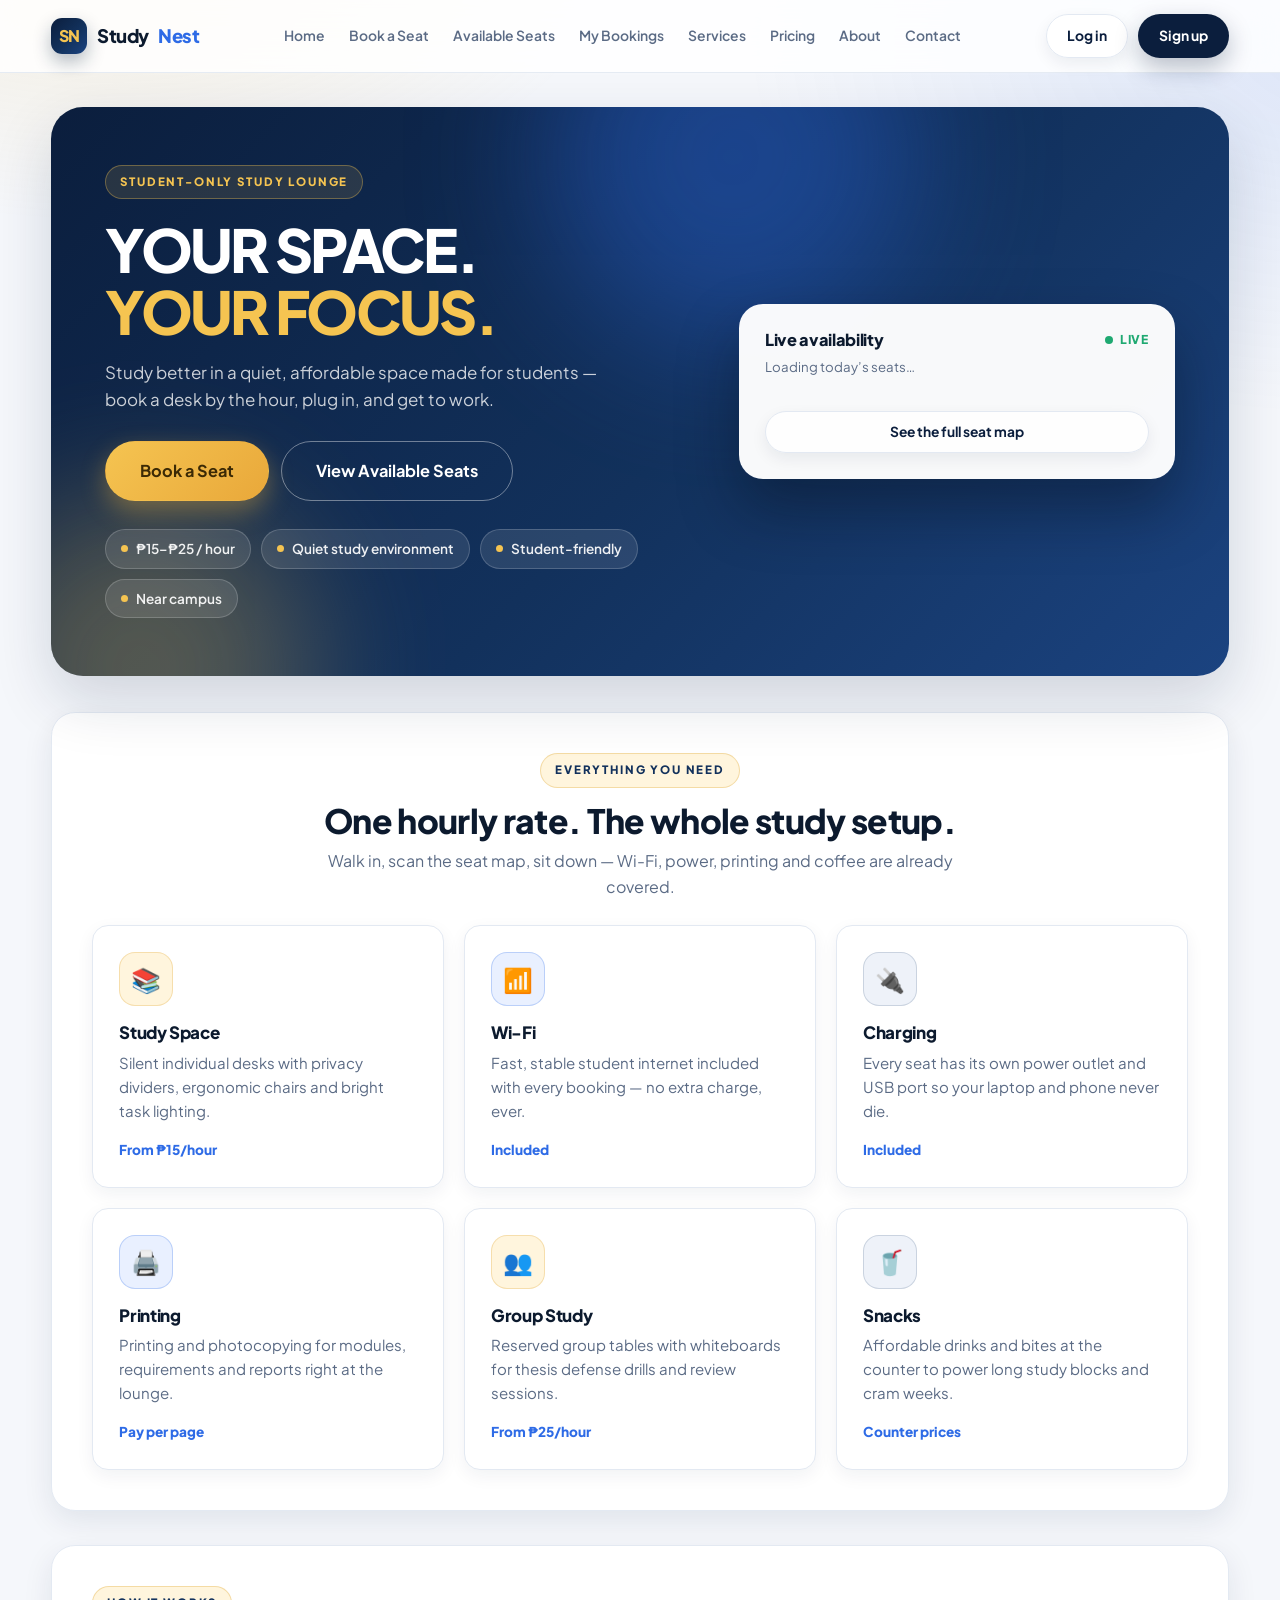
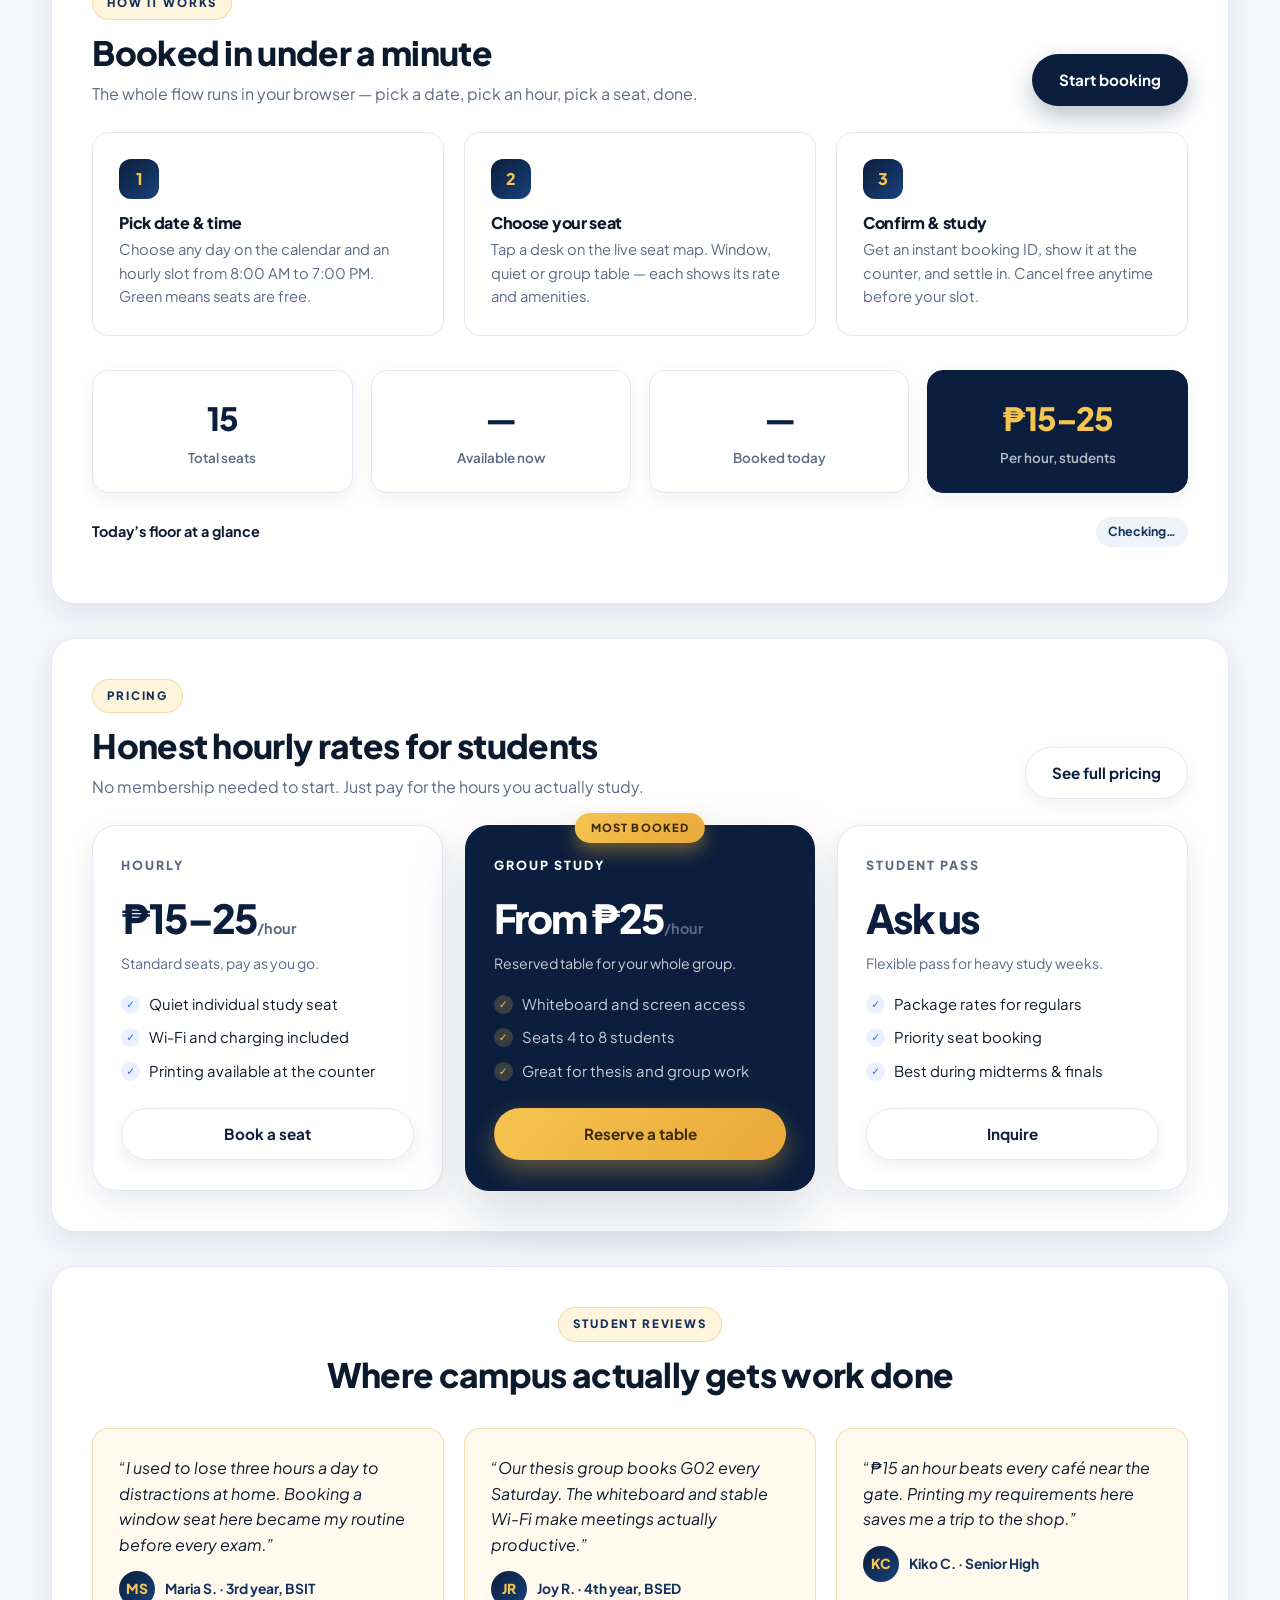
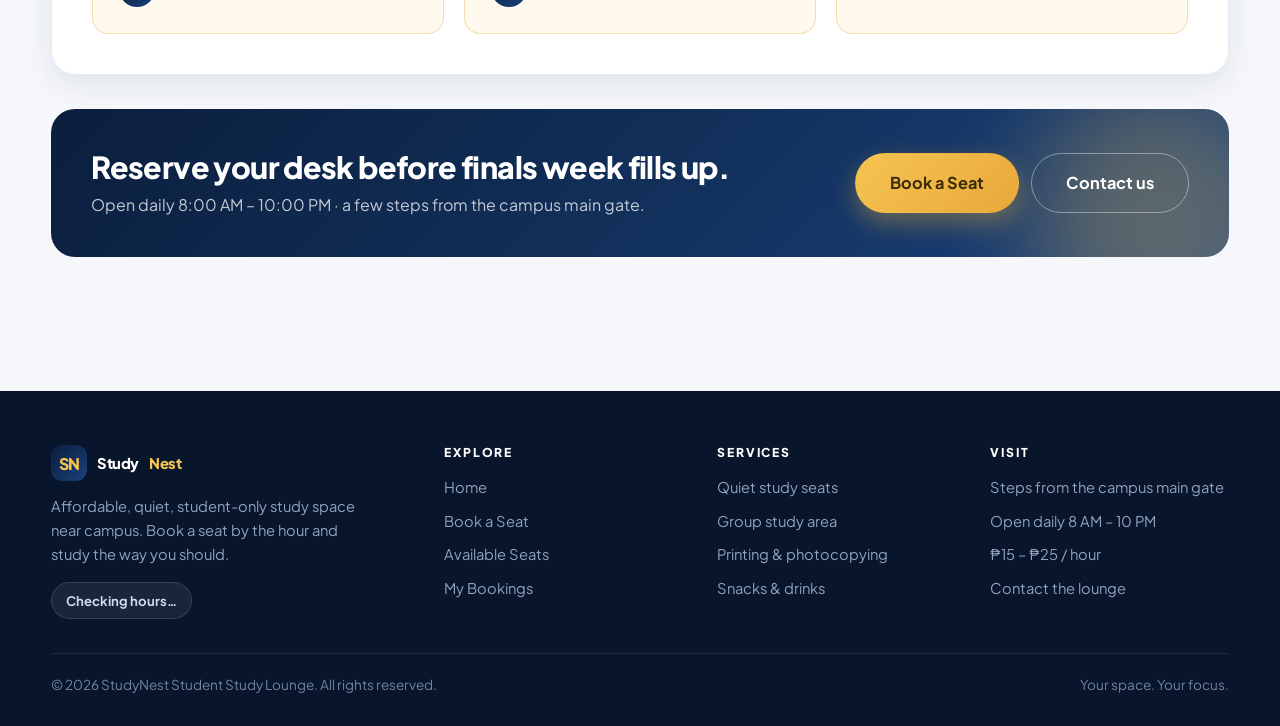
==== pages/public/index.html @ 3d324656 "Initial commit: public pages" ====
<!DOCTYPE html>
<html lang="en">
<head>
  <meta charset="UTF-8" />
  <meta name="viewport" content="width=device-width, initial-scale=1.0" />
  <title>StudyNest — Your Space. Your Focus. | Student Study Lounge Booking</title>
  <meta name="description" content="StudyNest is an affordable, student-only study lounge near campus. Book quiet study seats and group study spaces by the hour from ₱15–₱25. Wi-Fi, printing, charging and snacks included." />
  <link rel="icon" href="data:image/svg+xml,%3Csvg xmlns='http://www.w3.org/2000/svg' viewBox='0 0 64 64'%3E%3Crect width='64' height='64' rx='16' fill='%230b1e3d'/%3E%3Ctext x='32' y='42' font-family='Arial' font-size='26' font-weight='bold' fill='%23f5c451' text-anchor='middle'%3ESN%3C/text%3E%3C/svg%3E" />
  <link rel="preconnect" href="https://fonts.googleapis.com" />
  <link rel="preconnect" href="https://fonts.gstatic.com" crossorigin />
  <link href="https://fonts.googleapis.com/css2?family=Plus+Jakarta+Sans:wght@400;500;600;700;800&display=swap" rel="stylesheet" />
  <link rel="stylesheet" href="../../css/style.css" />
  <link rel="stylesheet" href="https://pyscript.net/releases/2026.7.3/core.css" />
  <script type="module" src="https://pyscript.net/releases/2026.7.3/core.js"></script>
</head>
<body data-page="home">

  <nav class="nav">
    <div class="container nav-inner">
      <a href="../public/index.html" class="brand"><span class="brand-mark">SN</span>Study<span class="accent">Nest</span></a>

      <ul class="nav-links" id="nav-links">
        <li><a href="../public/index.html" data-nav="home">Home</a></li>
        <li><a href="../booking/booking.html" data-nav="book">Book a Seat</a></li>
        <li><a href="../booking/seats.html" data-nav="seats">Available Seats</a></li>
        <li><a href="../booking/my-bookings.html" data-nav="my-bookings">My Bookings</a></li>
        <li><a href="../public/services.html" data-nav="services">Services</a></li>
        <li><a href="../public/pricing.html" data-nav="pricing">Pricing</a></li>
        <li><a href="../public/about.html" data-nav="about">About</a></li>
        <li><a href="../public/contact.html" data-nav="contact">Contact</a></li>
        <li class="mobile-cta"><a href="../auth/login.html" data-nav="login">Login / Sign Up</a></li>
      </ul>

      <div class="nav-actions" id="nav-auth">
        <a href="../auth/login.html" class="btn btn-ghost btn-sm">Log in</a>
        <a href="../auth/register.html" class="btn btn-primary btn-sm">Sign up</a>
      </div>

      <button class="nav-toggle" id="nav-toggle" type="button" aria-label="Toggle navigation" aria-expanded="false">
        <span></span><span></span><span></span>
      </button>
    </div>
  </nav>

  <header class="hero">
    <div class="container">
      <div class="hero-panel">
        <div class="hero-copy">
          <span class="eyebrow on-dark">Student-only study lounge</span>
          <h1>Your Space.<br /><span class="accent">Your Focus.</span></h1>
          <p class="hero-sub">Study better in a quiet, affordable space made for students &mdash; book a desk by the hour, plug in, and get to work.</p>

          <div class="hero-actions">
            <a href="../booking/booking.html" class="btn btn-amber btn-lg">Book a Seat</a>
            <a href="../booking/seats.html" class="btn btn-outline-light btn-lg">View Available Seats</a>
          </div>

          <div class="hero-facts">
            <span class="fact"><span class="dot"></span>&#8369;15&ndash;&#8369;25 / hour</span>
            <span class="fact"><span class="dot"></span>Quiet study environment</span>
            <span class="fact"><span class="dot"></span>Student-friendly</span>
            <span class="fact"><span class="dot"></span>Near campus</span>
          </div>
        </div>

        <aside class="hero-aside">
          <div class="hero-card">
            <div class="hero-card-head">
              <h3>Live availability</h3>
              <span class="badge-live"><span class="pulse"></span>Live</span>
            </div>
            <p class="sub" id="hero-slot-label">Loading today&rsquo;s seats&hellip;</p>
            <div id="hero-live" aria-live="polite"></div>
            <a href="../booking/seats.html" class="btn btn-ghost btn-block btn-sm mt-2">See the full seat map</a>
          </div>
        </aside>
      </div>
    </div>
  </header>

  <main class="container">

    <section class="section">
      <div class="section-card">
        <div class="section-head center">
          <div class="lead">
            <span class="eyebrow">Everything you need</span>
            <h2>One hourly rate. The whole study setup.</h2>
            <p>Walk in, scan the seat map, sit down &mdash; Wi-Fi, power, printing and coffee are already covered.</p>
          </div>
        </div>

        <div class="grid grid-3">
          <article class="card hoverable service-card">
            <div class="icon-tile">📚</div>
            <h3>Study Space</h3>
            <p>Silent individual desks with privacy dividers, ergonomic chairs and bright task lighting.</p>
            <div class="price">From ₱15/hour</div>
          </article>
          <article class="card hoverable service-card">
            <div class="icon-tile blue">📶</div>
            <h3>Wi-Fi</h3>
            <p>Fast, stable student internet included with every booking &mdash; no extra charge, ever.</p>
            <div class="price">Included</div>
          </article>
          <article class="card hoverable service-card">
            <div class="icon-tile navy">🔌</div>
            <h3>Charging</h3>
            <p>Every seat has its own power outlet and USB port so your laptop and phone never die.</p>
            <div class="price">Included</div>
          </article>
          <article class="card hoverable service-card">
            <div class="icon-tile blue">🖨️</div>
            <h3>Printing</h3>
            <p>Printing and photocopying for modules, requirements and reports right at the lounge.</p>
            <div class="price">Pay per page</div>
          </article>
          <article class="card hoverable service-card">
            <div class="icon-tile">👥</div>
            <h3>Group Study</h3>
            <p>Reserved group tables with whiteboards for thesis defense drills and review sessions.</p>
            <div class="price">From ₱25/hour</div>
          </article>
          <article class="card hoverable service-card">
            <div class="icon-tile navy">🥤</div>
            <h3>Snacks</h3>
            <p>Affordable drinks and bites at the counter to power long study blocks and cram weeks.</p>
            <div class="price">Counter prices</div>
          </article>
        </div>
      </div>
    </section>

    <section class="section">
      <div class="section-card">
        <div class="section-head">
          <div class="lead">
            <span class="eyebrow">How it works</span>
            <h2>Booked in under a minute</h2>
            <p>The whole flow runs in your browser &mdash; pick a date, pick an hour, pick a seat, done.</p>
          </div>
          <a href="../booking/booking.html" class="btn btn-primary">Start booking</a>
        </div>

        <div class="steps">
          <div class="step">
            <span class="num">1</span>
            <h3>Pick date &amp; time</h3>
            <p>Choose any day on the calendar and an hourly slot from 8:00 AM to 7:00 PM. Green means seats are free.</p>
          </div>
          <div class="step">
            <span class="num">2</span>
            <h3>Choose your seat</h3>
            <p>Tap a desk on the live seat map. Window, quiet or group table &mdash; each shows its rate and amenities.</p>
          </div>
          <div class="step">
            <span class="num">3</span>
            <h3>Confirm &amp; study</h3>
            <p>Get an instant booking ID, show it at the counter, and settle in. Cancel free anytime before your slot.</p>
          </div>
        </div>

        <div class="stat-grid mt-4" id="home-stats">
          <div class="stat-card"><span class="value" id="stat-total">15</span><span class="label">Total seats</span></div>
          <div class="stat-card"><span class="value" id="stat-available">&mdash;</span><span class="label">Available now</span></div>
          <div class="stat-card"><span class="value" id="stat-booked">&mdash;</span><span class="label">Booked today</span></div>
          <div class="stat-card accent"><span class="value">₱15&ndash;25</span><span class="label">Per hour, students</span></div>
        </div>

        <div class="mt-3">
          <div class="row between mb-2">
            <strong style="font-size:.9rem;">Today&rsquo;s floor at a glance</strong>
            <span class="pill navy" id="home-floor-label">Checking&hellip;</span>
          </div>
          <div class="chip-row" id="home-seats"></div>
        </div>
      </div>
    </section>

    <section class="section">
      <div class="section-card">
        <div class="section-head">
          <div class="lead">
            <span class="eyebrow">Pricing</span>
            <h2>Honest hourly rates for students</h2>
            <p>No membership needed to start. Just pay for the hours you actually study.</p>
          </div>
          <a href="../public/pricing.html" class="btn btn-ghost">See full pricing</a>
        </div>

        <div class="plans">
          <div class="plan">
            <span class="plan-name">Hourly</span>
            <div class="plan-price">₱15&ndash;25<small>/hour</small></div>
            <p class="plan-desc">Standard seats, pay as you go.</p>
            <ul class="plan-list">
              <li>Quiet individual study seat</li>
              <li>Wi-Fi and charging included</li>
              <li>Printing available at the counter</li>
            </ul>
            <a href="../booking/booking.html" class="btn btn-ghost btn-block">Book a seat</a>
          </div>

          <div class="plan featured">
            <span class="plan-flag">Most booked</span>
            <span class="plan-name">Group Study</span>
            <div class="plan-price">From ₱25<small>/hour</small></div>
            <p class="plan-desc">Reserved table for your whole group.</p>
            <ul class="plan-list">
              <li>Whiteboard and screen access</li>
              <li>Seats 4 to 8 students</li>
              <li>Great for thesis and group work</li>
            </ul>
            <a href="../booking/booking.html" class="btn btn-amber btn-block">Reserve a table</a>
          </div>

          <div class="plan">
            <span class="plan-name">Student Pass</span>
            <div class="plan-price">Ask us</div>
            <p class="plan-desc">Flexible pass for heavy study weeks.</p>
            <ul class="plan-list">
              <li>Package rates for regulars</li>
              <li>Priority seat booking</li>
              <li>Best during midterms &amp; finals</li>
            </ul>
            <a href="../public/contact.html" class="btn btn-ghost btn-block">Inquire</a>
          </div>
        </div>
      </div>
    </section>

    <section class="section">
      <div class="section-card">
        <div class="section-head center">
          <div class="lead">
            <span class="eyebrow">Student reviews</span>
            <h2>Where campus actually gets work done</h2>
          </div>
        </div>
        <div class="grid grid-3">
          <div class="quote">
            <p>&ldquo;I used to lose three hours a day to distractions at home. Booking a window seat here became my routine before every exam.&rdquo;</p>
            <div class="who"><span class="av">MS</span> Maria S. &middot; 3rd year, BSIT</div>
          </div>
          <div class="quote">
            <p>&ldquo;Our thesis group books G02 every Saturday. The whiteboard and stable Wi-Fi make meetings actually productive.&rdquo;</p>
            <div class="who"><span class="av">JR</span> Joy R. &middot; 4th year, BSED</div>
          </div>
          <div class="quote">
            <p>&ldquo;₱15 an hour beats every café near the gate. Printing my requirements here saves me a trip to the shop.&rdquo;</p>
            <div class="who"><span class="av">KC</span> Kiko C. &middot; Senior High</div>
          </div>
        </div>
      </div>
    </section>

    <section class="section">
      <div class="cta-band">
        <div>
          <h2>Reserve your desk before finals week fills up.</h2>
          <p>Open daily 8:00 AM &ndash; 10:00 PM &middot; a few steps from the campus main gate.</p>
        </div>
        <div class="cta-actions">
          <a href="../booking/booking.html" class="btn btn-amber btn-lg">Book a Seat</a>
          <a href="../public/contact.html" class="btn btn-outline-light btn-lg">Contact us</a>
        </div>
      </div>
    </section>

  </main>

  <footer class="footer">
    <div class="container footer-grid">
      <div class="footer-brand">
        <a href="../public/index.html" class="brand"><span class="brand-mark">SN</span>Study<span class="accent">Nest</span></a>
        <p>Affordable, quiet, student-only study space near campus. Book a seat by the hour and study the way you should.</p>
        <span class="footer-status js-status">Checking hours&hellip;</span>
      </div>

      <div class="footer-col">
        <h4>Explore</h4>
        <ul>
          <li><a href="../public/index.html">Home</a></li>
          <li><a href="../booking/booking.html">Book a Seat</a></li>
          <li><a href="../booking/seats.html">Available Seats</a></li>
          <li><a href="../booking/my-bookings.html">My Bookings</a></li>
        </ul>
      </div>

      <div class="footer-col">
        <h4>Services</h4>
        <ul>
          <li><a href="../public/services.html">Quiet study seats</a></li>
          <li><a href="../public/services.html">Group study area</a></li>
          <li><a href="../public/services.html">Printing &amp; photocopying</a></li>
          <li><a href="../public/services.html">Snacks &amp; drinks</a></li>
        </ul>
      </div>

      <div class="footer-col">
        <h4>Visit</h4>
        <ul>
          <li>Steps from the campus main gate</li>
          <li>Open daily 8 AM &ndash; 10 PM</li>
          <li>&#8369;15 &ndash; &#8369;25 / hour</li>
          <li><a href="../public/contact.html">Contact the lounge</a></li>
        </ul>
      </div>
    </div>

    <div class="container footer-bottom">
      <p>&copy; 2026 StudyNest Student Study Lounge. All rights reserved.</p>
      <p>Your space. Your focus.</p>
    </div>
  </footer>

  <div class="toast-host"></div>
  <div class="modal-root"></div>

  <script type="py" src="../../py/public/main.py" config="../../pyscript.json"></script>
</body>
</html>
---- css/style.css ----
/* ==========================================================================
   StudyNest — core theme
   Dark navy / white / warm amber-yellow · rounded cards · modern type
   ========================================================================== */

:root {
  --navy-900: #08152b;
  --navy-800: #0b1e3d;
  --navy-700: #12315c;
  --navy-600: #1b4380;
  --blue: #2e6be6;
  --blue-soft: #e9f0ff;
  --amber: #f5c451;
  --amber-deep: #e0a93b;
  --amber-soft: #fff5dd;
  --cream: #fff9ee;
  --sand: #f6ecd8;
  --ink: #0c1a2e;
  --muted: #5b6b85;
  --line: #e3e9f2;
  --surface: #ffffff;
  --page: #f5f7fb;
  --ok: #1fa971;
  --ok-soft: #e4f7ef;
  --warn: #e8a93b;
  --warn-soft: #fdf3e0;
  --bad: #e5485f;
  --bad-soft: #fdeaee;
  --r-sm: 10px;
  --r: 16px;
  --r-lg: 24px;
  --r-xl: 32px;
  --shadow: 0 10px 30px rgba(11, 30, 61, 0.09);
  --shadow-lg: 0 24px 60px rgba(11, 30, 61, 0.16);
  --ring: 0 0 0 4px rgba(46, 107, 230, 0.18);
  --nav-h: 72px;
  --grad-navy: linear-gradient(135deg, #0b1e3d 0%, #12315c 55%, #1b4380 100%);
  --grad-amber: linear-gradient(135deg, #f5c451, #e9a83a);
}

* { box-sizing: border-box; margin: 0; padding: 0; }

html { scroll-behavior: smooth; scroll-padding-top: calc(var(--nav-h) + 18px); }

body {
  font-family: "Plus Jakarta Sans", "Segoe UI", system-ui, -apple-system, Roboto, Arial, sans-serif;
  color: var(--ink);
  background: var(--page);
  line-height: 1.6;
  min-height: 100vh;
  overflow-x: hidden;
  -webkit-font-smoothing: antialiased;
}

body::before {
  content: "";
  position: fixed;
  inset: 0;
  z-index: -2;
  background:
    radial-gradient(900px 520px at 8% -10%, rgba(245, 196, 81, 0.18), transparent 60%),
    radial-gradient(1000px 620px at 105% 5%, rgba(46, 107, 230, 0.12), transparent 60%),
    radial-gradient(800px 600px at 50% 120%, rgba(18, 49, 92, 0.10), transparent 60%);
}

img { max-width: 100%; display: block; }
a { color: inherit; text-decoration: none; }
button { font: inherit; }
h1, h2, h3, h4 { line-height: 1.2; letter-spacing: -0.02em; font-weight: 800; }
strong { color: var(--ink); }

.container { width: min(1180px, 92%); margin-inline: auto; }
.narrow { width: min(880px, 92%); margin-inline: auto; }

.eyebrow {
  display: inline-flex;
  align-items: center;
  gap: 8px;
  font-size: 0.72rem;
  font-weight: 800;
  letter-spacing: 0.16em;
  text-transform: uppercase;
  color: var(--navy-700);
  background: var(--amber-soft);
  border: 1px solid rgba(224, 169, 59, 0.35);
  padding: 7px 14px;
  border-radius: 999px;
}

.eyebrow.on-dark {
  color: var(--amber);
  background: rgba(245, 196, 81, 0.12);
  border-color: rgba(245, 196, 81, 0.34);
}

.muted { color: var(--muted); }
.center { text-align: center; }

/* ==========================================================================
   BUTTONS
   ========================================================================== */
.btn {
  display: inline-flex;
  align-items: center;
  justify-content: center;
  gap: 9px;
  font-weight: 700;
  font-size: 0.95rem;
  padding: 13px 26px;
  border: 1px solid transparent;
  border-radius: 999px;
  cursor: pointer;
  white-space: nowrap;
  transition: transform 0.18s ease, box-shadow 0.18s ease, background 0.18s ease, color 0.18s ease, border-color 0.18s ease;
}
.btn:hover { transform: translateY(-2px); }
.btn:active { transform: translateY(1px); }
.btn:disabled { opacity: 0.5; cursor: not-allowed; transform: none; }
.btn:focus-visible { outline: none; box-shadow: var(--ring); }

.btn-primary { background: var(--navy-800); color: #fff; box-shadow: 0 10px 24px rgba(11, 30, 61, 0.28); }
.btn-primary:hover { background: var(--navy-700); box-shadow: 0 16px 32px rgba(11, 30, 61, 0.32); }

.btn-amber { background: var(--grad-amber); color: #3c2a05; box-shadow: 0 10px 24px rgba(224, 169, 59, 0.4); }
.btn-amber:hover { box-shadow: 0 16px 34px rgba(224, 169, 59, 0.5); }

.btn-blue { background: var(--blue); color: #fff; box-shadow: 0 10px 24px rgba(46, 107, 230, 0.34); }
.btn-blue:hover { background: #245ccd; }

.btn-ghost { background: rgba(255, 255, 255, 0.85); color: var(--navy-800); border-color: var(--line); box-shadow: 0 6px 16px rgba(11, 30, 61, 0.07); }
.btn-ghost:hover { border-color: var(--navy-700); background: #fff; }

.btn-outline-light { background: transparent; color: #fff; border-color: rgba(255, 255, 255, 0.4); }
.btn-outline-light:hover { background: rgba(255, 255, 255, 0.12); border-color: #fff; }

.btn-danger { background: var(--bad); color: #fff; box-shadow: 0 10px 22px rgba(229, 72, 95, 0.3); }
.btn-sm { padding: 9px 18px; font-size: 0.86rem; }
.btn-lg { padding: 16px 34px; font-size: 1.02rem; }
.btn-block { width: 100%; }

/* ==========================================================================
   NAVIGATION
   ========================================================================== */
.nav {
  position: sticky;
  top: 0;
  z-index: 90;
  background: rgba(255, 255, 255, 0.86);
  backdrop-filter: blur(16px) saturate(160%);
  -webkit-backdrop-filter: blur(16px) saturate(160%);
  border-bottom: 1px solid rgba(227, 233, 242, 0.9);
  transition: box-shadow 0.25s ease, background 0.25s ease;
}
.nav.scrolled { box-shadow: 0 10px 30px rgba(11, 30, 61, 0.10); background: rgba(255, 255, 255, 0.95); }

.nav-inner {
  min-height: var(--nav-h);
  display: flex;
  align-items: center;
  justify-content: space-between;
  gap: 18px;
}

.brand { display: inline-flex; align-items: center; gap: 10px; font-weight: 800; font-size: 1.16rem; letter-spacing: -0.03em; }
.brand-mark {
  width: 36px; height: 36px;
  display: grid; place-items: center;
  border-radius: 11px;
  background: var(--grad-navy);
  color: var(--amber);
  font-size: 1rem;
  font-weight: 800;
  box-shadow: 0 8px 18px rgba(11, 30, 61, 0.3);
}
.brand span.accent, .brand .accent { color: var(--blue); }
.brand .mark-dark { background: #fff; color: var(--navy-800); box-shadow: 0 8px 18px rgba(11, 30, 61, 0.16); }

.nav-links { display: flex; align-items: center; gap: 2px; list-style: none; }
.nav-links a {
  display: inline-block;
  padding: 8px 11px;
  border-radius: 999px;
  font-size: 0.87rem;
  font-weight: 600;
  color: var(--muted);
  transition: color 0.18s ease, background 0.18s ease;
}
.nav-links a:hover { color: var(--navy-800); background: rgba(11, 30, 61, 0.06); }
.nav-links a.active { color: var(--blue); background: var(--blue-soft); }
.nav-links .mobile-cta { display: none; }

.nav-actions { display: flex; align-items: center; gap: 10px; }
.nav-actions .btn { padding: 10px 20px; font-size: 0.87rem; }

.nav-user { display: none; align-items: center; gap: 10px; }
.nav-user.show { display: flex; }
.nav-avatar {
  width: 36px; height: 36px; border-radius: 50%;
  display: grid; place-items: center;
  background: var(--grad-navy); color: var(--amber);
  font-weight: 800; font-size: 0.86rem;
}
.nav-user-name { font-size: 0.86rem; font-weight: 700; color: var(--navy-800); max-width: 120px; overflow: hidden; text-overflow: ellipsis; white-space: nowrap; }
.nav-logout { background: none; border: 1px solid var(--line); color: var(--muted); border-radius: 999px; padding: 8px 14px; font-size: 0.82rem; font-weight: 700; cursor: pointer; transition: all 0.18s ease; }
.nav-logout:hover { color: var(--bad); border-color: rgba(229, 72, 95, 0.4); }

.nav-toggle {
  display: none;
  flex-direction: column;
  gap: 5px;
  background: #fff;
  border: 1px solid var(--line);
  border-radius: 12px;
  padding: 11px;
  cursor: pointer;
}
.nav-toggle span { display: block; width: 20px; height: 2px; border-radius: 2px; background: var(--navy-800); transition: transform 0.25s ease, opacity 0.2s ease; }
.nav-toggle.active span:nth-child(1) { transform: translateY(7px) rotate(45deg); }
.nav-toggle.active span:nth-child(2) { opacity: 0; }
.nav-toggle.active span:nth-child(3) { transform: translateY(-7px) rotate(-45deg); }

/* ==========================================================================
   HERO
   ========================================================================== */
.hero { padding: 34px 0 10px; }

.hero-panel {
  position: relative;
  overflow: hidden;
  border-radius: var(--r-xl);
  background: var(--grad-navy);
  color: #fff;
  padding: 58px 54px;
  display: grid;
  grid-template-columns: 1.15fr 0.85fr;
  gap: 44px;
  align-items: center;
  box-shadow: var(--shadow-lg);
}
.hero-panel::before,
.hero-panel::after {
  content: "";
  position: absolute;
  border-radius: 50%;
  filter: blur(70px);
  opacity: 0.55;
  pointer-events: none;
}
.hero-panel::before { width: 380px; height: 380px; background: rgba(46, 107, 230, 0.7); top: -140px; right: 26%; }
.hero-panel::after { width: 340px; height: 340px; background: rgba(245, 196, 81, 0.55); bottom: -160px; left: -80px; }
.hero-copy, .hero-aside { position: relative; z-index: 1; }

.hero h1 {
  font-size: clamp(2.4rem, 5vw, 3.7rem);
  line-height: 1.04;
  letter-spacing: -0.045em;
  margin: 20px 0 16px;
  text-transform: uppercase;
}
.hero h1 .accent { color: var(--amber); }
.hero-sub { font-size: 1.06rem; color: rgba(255, 255, 255, 0.78); max-width: 520px; }

.hero-actions { display: flex; flex-wrap: wrap; gap: 12px; margin-top: 28px; }

.hero-facts { display: flex; flex-wrap: wrap; gap: 10px; margin-top: 28px; }
.fact {
  display: inline-flex; align-items: center; gap: 8px;
  background: rgba(255, 255, 255, 0.1);
  border: 1px solid rgba(255, 255, 255, 0.18);
  padding: 8px 15px;
  border-radius: 999px;
  font-size: 0.85rem;
  font-weight: 600;
  color: rgba(255, 255, 255, 0.92);
}
.fact .dot { width: 7px; height: 7px; border-radius: 50%; background: var(--amber); }

/* live availability card inside hero */
.hero-card {
  background: rgba(255, 255, 255, 0.97);
  color: var(--ink);
  border-radius: var(--r-lg);
  padding: 26px;
  box-shadow: 0 30px 60px rgba(4, 12, 26, 0.4);
}
.hero-card-head { display: flex; align-items: center; justify-content: space-between; margin-bottom: 6px; }
.hero-card-head h3 { font-size: 1.02rem; }
.hero-card .sub { font-size: 0.83rem; color: var(--muted); margin-bottom: 18px; }

.live-row { display: flex; align-items: center; justify-content: space-between; padding: 11px 0; border-bottom: 1px dashed var(--line); font-size: 0.9rem; }
.live-row:last-of-type { border-bottom: 0; }
.live-row .k { display: flex; align-items: center; gap: 9px; color: var(--muted); font-weight: 600; }
.live-row .v { font-weight: 800; color: var(--navy-800); }

.status-dot { width: 10px; height: 10px; border-radius: 50%; display: inline-block; }
.dot-ok { background: var(--ok); box-shadow: 0 0 0 4px var(--ok-soft); }
.dot-warn { background: var(--warn); box-shadow: 0 0 0 4px var(--warn-soft); }
.dot-bad { background: var(--bad); box-shadow: 0 0 0 4px var(--bad-soft); }
.dot-mute { background: #9aa8bd; box-shadow: 0 0 0 4px #eef1f6; }

/* ==========================================================================
   SECTIONS / CARDS
   ========================================================================== */
main { padding: 26px 0 60px; }

.section { margin-bottom: 34px; }
.section-card {
  background: var(--surface);
  border: 1px solid var(--line);
  border-radius: var(--r-lg);
  padding: 40px 40px;
  box-shadow: var(--shadow);
}
.section-head { display: flex; flex-wrap: wrap; align-items: flex-end; justify-content: space-between; gap: 16px; margin-bottom: 26px; }
.section-head .lead { max-width: 640px; }
.section-head h2 { font-size: clamp(1.55rem, 3vw, 2.1rem); margin: 12px 0 8px; }
.section-head p { color: var(--muted); }
.section-head.center { justify-content: center; text-align: center; }

.page-hero {
  background: var(--grad-navy);
  color: #fff;
  border-radius: var(--r-xl);
  padding: 44px 44px;
  position: relative;
  overflow: hidden;
  box-shadow: var(--shadow-lg);
}
.page-hero::after {
  content: "";
  position: absolute;
  width: 320px; height: 320px; border-radius: 50%;
  background: rgba(245, 196, 81, 0.32);
  filter: blur(60px);
  right: -80px; top: -120px;
}
.page-hero > * { position: relative; z-index: 1; }
.page-hero h1 { font-size: clamp(1.8rem, 4vw, 2.7rem); margin: 14px 0 10px; }
.page-hero p { color: rgba(255, 255, 255, 0.78); max-width: 640px; }
.breadcrumb { display: flex; gap: 8px; font-size: 0.82rem; color: rgba(255, 255, 255, 0.65); font-weight: 600; }
.breadcrumb a:hover { color: var(--amber); }

.grid { display: grid; gap: 20px; }
.grid-2 { grid-template-columns: repeat(2, minmax(0, 1fr)); }
.grid-3 { grid-template-columns: repeat(3, minmax(0, 1fr)); }
.grid-4 { grid-template-columns: repeat(4, minmax(0, 1fr)); }

.card {
  background: var(--surface);
  border: 1px solid var(--line);
  border-radius: var(--r);
  padding: 26px;
  box-shadow: 0 6px 18px rgba(11, 30, 61, 0.06);
  transition: transform 0.2s ease, box-shadow 0.2s ease, border-color 0.2s ease;
}
.card.hoverable:hover { transform: translateY(-4px); box-shadow: var(--shadow-lg); border-color: rgba(46, 107, 230, 0.3); }
.card h3 { font-size: 1.06rem; margin-bottom: 8px; }
.card p { color: var(--muted); font-size: 0.94rem; }

.icon-tile {
  width: 54px; height: 54px;
  display: grid; place-items: center;
  border-radius: 16px;
  font-size: 1.5rem;
  background: var(--amber-soft);
  border: 1px solid rgba(224, 169, 59, 0.3);
  margin-bottom: 16px;
}
.icon-tile.blue { background: var(--blue-soft); border-color: rgba(46, 107, 230, 0.25); }
.icon-tile.navy { background: #eef2f9; border-color: rgba(18, 49, 92, 0.16); }

.pill {
  display: inline-flex; align-items: center; gap: 7px;
  font-size: 0.78rem; font-weight: 700;
  padding: 5px 12px; border-radius: 999px;
  background: var(--blue-soft); color: var(--blue);
}
.pill.amber { background: var(--amber-soft); color: #8a6100; }
.pill.ok { background: var(--ok-soft); color: #137a53; }
.pill.warn { background: var(--warn-soft); color: #9a6a06; }
.pill.bad { background: var(--bad-soft); color: #b3243a; }
.pill.mute { background: #eef1f6; color: var(--muted); }
.pill.navy { background: #eef2f9; color: var(--navy-700); }

.chip-row { display: flex; flex-wrap: wrap; gap: 8px; }
.chip {
  font-size: 0.8rem; font-weight: 700;
  padding: 6px 12px; border-radius: 999px;
  background: #f1f4f9; color: var(--muted);
  border: 1px solid transparent;
}

.seat-chip {
  display: inline-flex; align-items: center; gap: 7px;
  font-size: 0.79rem; font-weight: 800;
  padding: 7px 13px; border-radius: 10px;
  border: 1px solid transparent;
}
.seat-chip .d { width: 8px; height: 8px; border-radius: 50%; background: currentColor; }
.seat-chip.available { background: var(--ok-soft); color: #137a53; border-color: rgba(31, 169, 113, 0.28); }
.seat-chip.reserved { background: var(--warn-soft); color: #9a6a06; border-color: rgba(232, 169, 59, 0.34); }
.seat-chip.occupied { background: var(--bad-soft); color: #b3243a; border-color: rgba(229, 72, 95, 0.28); }
.seat-chip.selected { background: var(--blue-soft); color: var(--blue); border-color: rgba(46, 107, 230, 0.4); }

/* ==========================================================================
   STATS / STEPS / MISC BLOCKS
   ========================================================================== */
.stat-grid { display: grid; grid-template-columns: repeat(4, minmax(0, 1fr)); gap: 18px; }
.stat-card {
  background: var(--surface);
  border: 1px solid var(--line);
  border-radius: var(--r);
  padding: 22px;
  text-align: center;
  box-shadow: 0 6px 18px rgba(11, 30, 61, 0.06);
}
.stat-card .value { display: block; font-size: 2rem; font-weight: 800; color: var(--navy-800); letter-spacing: -0.04em; }
.stat-card .label { font-size: 0.84rem; color: var(--muted); font-weight: 600; }
.stat-card.accent { background: var(--navy-800); border-color: var(--navy-800); }
.stat-card.accent .value { color: var(--amber); }
.stat-card.accent .label { color: rgba(255, 255, 255, 0.7); }

.steps { display: grid; grid-template-columns: repeat(3, minmax(0, 1fr)); gap: 20px; }
.step {
  background: var(--surface);
  border: 1px solid var(--line);
  border-radius: var(--r);
  padding: 26px;
  position: relative;
}
.step .num {
  width: 40px; height: 40px; border-radius: 12px;
  display: grid; place-items: center;
  background: var(--grad-navy); color: var(--amber);
  font-weight: 800; margin-bottom: 14px;
}
.step h3 { font-size: 1rem; margin-bottom: 6px; }
.step p { color: var(--muted); font-size: 0.92rem; }

.cta-band {
  background: var(--grad-navy);
  color: #fff;
  border-radius: var(--r-lg);
  padding: 40px;
  display: flex;
  flex-wrap: wrap;
  align-items: center;
  justify-content: space-between;
  gap: 22px;
  position: relative;
  overflow: hidden;
}
.cta-band::after {
  content: "";
  position: absolute; right: -60px; bottom: -90px;
  width: 260px; height: 260px; border-radius: 50%;
  background: rgba(245, 196, 81, 0.3); filter: blur(50px);
}
.cta-band > * { position: relative; z-index: 1; }
.cta-band h2 { font-size: clamp(1.4rem, 3vw, 1.9rem); margin-bottom: 6px; }
.cta-band p { color: rgba(255, 255, 255, 0.75); }
.cta-actions { display: flex; flex-wrap: wrap; gap: 12px; }

.quote {
  background: var(--cream);
  border: 1px solid rgba(224, 169, 59, 0.35);
  border-radius: var(--r);
  padding: 26px;
}
.quote p { font-size: 1rem; color: var(--ink); font-style: italic; }
.quote .who { margin-top: 14px; display: flex; align-items: center; gap: 10px; font-size: 0.86rem; font-weight: 700; color: var(--navy-700); }
.quote .who .av { width: 36px; height: 36px; border-radius: 50%; background: var(--grad-navy); color: var(--amber); display: grid; place-items: center; font-weight: 800; }

/* ==========================================================================
   PRICING
   ========================================================================== */
.plans { display: grid; grid-template-columns: repeat(3, minmax(0, 1fr)); gap: 22px; }
.plan {
  position: relative;
  background: var(--surface);
  border: 1px solid var(--line);
  border-radius: var(--r-lg);
  padding: 30px 28px;
  display: flex;
  flex-direction: column;
  box-shadow: var(--shadow);
  transition: transform 0.2s ease, box-shadow 0.2s ease;
}
.plan:hover { transform: translateY(-5px); box-shadow: var(--shadow-lg); }
.plan.featured {
  background: var(--navy-800);
  border-color: var(--navy-800);
  color: #fff;
  box-shadow: var(--shadow-lg);
}
.plan.featured .plan-name, .plan.featured .plan-price { color: #fff; }
.plan.featured .plan-desc, .plan.featured .plan-list li { color: rgba(255, 255, 255, 0.78); }
.plan-flag {
  position: absolute; top: -13px; left: 50%; transform: translateX(-50%);
  background: var(--grad-amber); color: #3c2a05;
  font-size: 0.7rem; font-weight: 800; letter-spacing: 0.1em; text-transform: uppercase;
  padding: 6px 16px; border-radius: 999px; white-space: nowrap;
  box-shadow: 0 8px 18px rgba(224, 169, 59, 0.45);
}
.plan-name { font-size: 0.78rem; font-weight: 800; letter-spacing: 0.16em; text-transform: uppercase; color: var(--muted); }
.plan-price { font-size: 2.5rem; font-weight: 800; letter-spacing: -0.05em; color: var(--navy-800); margin: 10px 0 2px; }
.plan-price small { font-size: 0.9rem; font-weight: 700; letter-spacing: 0; color: var(--muted); }
.plan-desc { font-size: 0.88rem; color: var(--muted); margin-bottom: 18px; }
.plan-list { list-style: none; display: grid; gap: 10px; margin-bottom: 24px; flex: 1; }
.plan-list li { position: relative; padding-left: 28px; font-size: 0.93rem; color: var(--ink); }
.plan-list li::before {
  content: "✓";
  position: absolute; left: 0; top: 2px;
  width: 19px; height: 19px; border-radius: 50%;
  display: grid; place-items: center;
  font-size: 0.66rem; font-weight: 800;
  background: var(--blue-soft); color: var(--blue);
}
.plan.featured .plan-list li::before { background: rgba(245, 196, 81, 0.2); color: var(--amber); }
.plan-list li.off { opacity: 0.55; }
.plan-list li.off::before { content: "–"; background: #eef1f6; color: var(--muted); }

.rate-table { width: 100%; border-collapse: collapse; font-size: 0.93rem; }
.rate-table th, .rate-table td { padding: 14px 16px; text-align: left; border-bottom: 1px solid var(--line); }
.rate-table th { font-size: 0.74rem; letter-spacing: 0.12em; text-transform: uppercase; color: var(--muted); background: #f8fafd; }
.rate-table td:last-child, .rate-table th:last-child { text-align: right; font-weight: 800; color: var(--navy-800); }
.rate-table tr:last-child td { border-bottom: 0; }

.faq { display: grid; gap: 12px; }
.faq-item { background: var(--surface); border: 1px solid var(--line); border-radius: var(--r); overflow: hidden; }
.faq-q {
  width: 100%; text-align: left; background: none; border: 0; cursor: pointer;
  padding: 18px 22px; font-weight: 700; font-size: 0.97rem; color: var(--navy-800);
  display: flex; justify-content: space-between; align-items: center; gap: 14px;
}
.faq-q .caret { transition: transform 0.25s ease; color: var(--blue); font-weight: 800; }
.faq-item.open .faq-q .caret { transform: rotate(180deg); }
.faq-a { max-height: 0; overflow: hidden; transition: max-height 0.3s ease; color: var(--muted); font-size: 0.93rem; }
.faq-a .inner { padding: 0 22px 20px; }
.faq-item.open .faq-a { max-height: 320px; }

/* ==========================================================================
   SERVICES / ABOUT
   ========================================================================== */
.service-card { position: relative; overflow: hidden; }
.service-card .tag { position: absolute; top: 18px; right: 20px; font-size: 0.72rem; font-weight: 800; color: #c8d3e5; letter-spacing: 0.1em; }
.service-card .price { margin-top: 16px; font-size: 0.85rem; font-weight: 800; color: var(--blue); }

.feature-list { display: grid; gap: 14px; list-style: none; }
.feature-list li { display: flex; gap: 13px; align-items: flex-start; }
.feature-list .tick {
  flex: none; width: 26px; height: 26px; border-radius: 50%;
  display: grid; place-items: center; font-size: 0.72rem; font-weight: 800;
  background: var(--ok-soft); color: var(--ok); margin-top: 2px;
}
.feature-list strong { display: block; font-size: 0.96rem; }
.feature-list span.d { color: var(--muted); font-size: 0.9rem; }

.timeline { display: grid; gap: 0; position: relative; padding-left: 26px; }
.timeline::before { content: ""; position: absolute; left: 7px; top: 6px; bottom: 6px; width: 2px; background: var(--line); }
.timeline .t-item { position: relative; padding: 0 0 24px; }
.timeline .t-item::before {
  content: ""; position: absolute; left: -26px; top: 6px;
  width: 16px; height: 16px; border-radius: 50%;
  background: #fff; border: 3px solid var(--blue);
}
.timeline .t-item h4 { font-size: 0.98rem; margin-bottom: 4px; }
.timeline .t-item p { color: var(--muted); font-size: 0.9rem; }
.timeline .t-item .when { font-size: 0.76rem; font-weight: 800; letter-spacing: 0.1em; text-transform: uppercase; color: var(--blue); }

/* ==========================================================================
   CONTACT
   ========================================================================== */
.contact-grid { display: grid; grid-template-columns: 0.9fr 1.1fr; gap: 22px; }
.info-card {
  background: var(--surface); border: 1px solid var(--line);
  border-radius: var(--r); padding: 22px; box-shadow: 0 6px 18px rgba(11, 30, 61, 0.06);
}
.info-row { display: flex; gap: 14px; align-items: flex-start; padding: 14px 0; border-bottom: 1px dashed var(--line); }
.info-row:last-child { border-bottom: 0; }
.info-row .ic {
  flex: none; width: 42px; height: 42px; border-radius: 13px;
  display: grid; place-items: center; font-size: 1.1rem;
  background: var(--amber-soft); border: 1px solid rgba(224, 169, 59, 0.3);
}
.info-row .lbl { font-size: 0.74rem; font-weight: 800; letter-spacing: 0.1em; text-transform: uppercase; color: var(--muted); }
.info-row .val { font-weight: 700; color: var(--navy-800); font-size: 0.95rem; }
.info-row .val small { display: block; font-weight: 500; color: var(--muted); font-size: 0.85rem; }

.social-row { display: flex; gap: 10px; flex-wrap: wrap; margin-top: 16px; }
.social {
  width: 42px; height: 42px; border-radius: 13px;
  display: grid; place-items: center; font-size: 0.78rem; font-weight: 800;
  background: var(--navy-800); color: #fff;
  transition: transform 0.18s ease, background 0.18s ease;
}
.social:hover { transform: translateY(-3px); background: var(--blue); }

.map-ph {
  position: relative;
  min-height: 240px;
  border-radius: var(--r);
  border: 1px solid var(--line);
  overflow: hidden;
  background:
    linear-gradient(rgba(18, 49, 92, 0.05) 1px, transparent 1px) 0 0 / 100% 34px,
    linear-gradient(90deg, rgba(18, 49, 92, 0.05) 1px, transparent 1px) 0 0 / 34px 100%,
    linear-gradient(135deg, #eef3fb, #e6ecf7);
  display: grid;
  place-items: center;
}
.map-ph .road { position: absolute; background: rgba(46, 107, 230, 0.16); }
.map-ph .road.h { left: 0; right: 0; height: 26px; top: 58%; }
.map-ph .road.v { top: 0; bottom: 0; width: 26px; left: 38%; }
.map-pin { position: relative; z-index: 2; text-align: center; }
.map-pin .bubble {
  width: 56px; height: 56px; margin: 0 auto; border-radius: 50% 50% 50% 6px;
  transform: rotate(-45deg);
  background: var(--grad-navy); display: grid; place-items: center;
  box-shadow: 0 14px 30px rgba(11, 30, 61, 0.35);
}
.map-pin .bubble span { transform: rotate(45deg); color: var(--amber); font-weight: 800; }
.map-pin .cap { margin-top: 14px; font-size: 0.85rem; font-weight: 800; color: var(--navy-800); background: rgba(255, 255, 255, 0.9); padding: 6px 14px; border-radius: 999px; box-shadow: var(--shadow); }

/* ==========================================================================
   FORMS
   ========================================================================== */
.form-grid { display: grid; gap: 16px; }
.form-grid.cols-2 { grid-template-columns: repeat(2, minmax(0, 1fr)); }
.field { display: grid; gap: 7px; }
.field.full { grid-column: 1 / -1; }
.field label { font-size: 0.78rem; font-weight: 800; letter-spacing: 0.06em; text-transform: uppercase; color: var(--muted); }
.field label .req { color: var(--bad); }
.field .hint { font-size: 0.79rem; color: var(--muted); }
.input, .select, .textarea {
  width: 100%;
  font: inherit;
  font-size: 0.96rem;
  color: var(--ink);
  background: #fff;
  border: 1px solid var(--line);
  border-radius: 12px;
  padding: 13px 15px;
  transition: border-color 0.18s ease, box-shadow 0.18s ease;
}
.textarea { resize: vertical; min-height: 110px; }
.input::placeholder, .textarea::placeholder { color: #9aa8bd; }
.input:focus, .select:focus, .textarea:focus { outline: none; border-color: var(--blue); box-shadow: var(--ring); }
.input.invalid, .select.invalid, .textarea.invalid { border-color: var(--bad); background: var(--bad-soft); }
.field .err { font-size: 0.79rem; color: var(--bad); font-weight: 600; min-height: 1em; }
.input-group { position: relative; display: flex; align-items: center; }
.input-group .input { padding-right: 68px; }
.input-group .toggle {
  position: absolute; right: 8px;
  background: #f1f4f9; border: 0; border-radius: 8px;
  font-size: 0.74rem; font-weight: 800; color: var(--blue);
  padding: 7px 11px; cursor: pointer;
}
.input-group .toggle:hover { background: var(--blue-soft); }

.check { display: flex; align-items: flex-start; gap: 10px; font-size: 0.9rem; color: var(--muted); cursor: pointer; }
.check input { width: 18px; height: 18px; margin-top: 2px; accent-color: var(--blue); }

.form-status { font-size: 0.9rem; font-weight: 700; min-height: 1.2em; }
.form-status.ok { color: var(--ok); }
.form-status.err { color: var(--bad); }

/* ==========================================================================
   ALERTS
   ========================================================================== */
.alert {
  display: flex; align-items: flex-start; gap: 12px;
  border-radius: var(--r); padding: 15px 18px;
  font-size: 0.92rem; font-weight: 600;
  background: var(--blue-soft); border: 1px solid rgba(46, 107, 230, 0.25); color: #1c4fb8;
}
.alert.ok { background: var(--ok-soft); border-color: rgba(31, 169, 113, 0.3); color: #137a53; }
.alert.warn { background: var(--warn-soft); border-color: rgba(232, 169, 59, 0.4); color: #8a6100; }
.alert.err { background: var(--bad-soft); border-color: rgba(229, 72, 95, 0.3); color: #b3243a; }
.alert strong { display: block; margin-bottom: 2px; }
.alert.hidden { display: none; }

/* ==========================================================================
   SEAT MAP (shared by booking + availability pages)
   ========================================================================== */
.floor {
  background: linear-gradient(180deg, #f8fafd, #fff);
  border: 1px solid var(--line);
  border-radius: var(--r-lg);
  padding: 22px;
}
.window-band {
  text-align: center;
  font-size: 0.7rem;
  font-weight: 800;
  letter-spacing: 0.24em;
  color: var(--blue);
  background: var(--blue-soft);
  border: 1px dashed rgba(46, 107, 230, 0.45);
  border-radius: 10px;
  padding: 7px;
  margin-bottom: 18px;
}
.floor-grid {
  display: grid;
  grid-template-columns: repeat(3, minmax(0, 1fr));
  gap: 14px;
}
.group-band {
  text-align: center;
  font-size: 0.7rem;
  font-weight: 800;
  letter-spacing: 0.24em;
  color: #8a6100;
  background: var(--amber-soft);
  border: 1px dashed rgba(224, 169, 59, 0.55);
  border-radius: 10px;
  padding: 7px;
  margin: 20px 0 14px;
}
.seat {
  position: relative;
  display: flex;
  flex-direction: column;
  align-items: flex-start;
  gap: 3px;
  font: inherit;
  text-align: left;
  background: #fff;
  border: 1.5px solid var(--line);
  border-radius: 14px;
  padding: 13px 14px;
  cursor: pointer;
  transition: transform 0.16s ease, box-shadow 0.16s ease, border-color 0.16s ease, background 0.16s ease;
}
.seat:hover { transform: translateY(-3px); box-shadow: var(--shadow); }
.seat .seat-id { font-size: 0.95rem; font-weight: 800; color: var(--navy-800); letter-spacing: -0.02em; }
.seat .seat-meta { font-size: 0.74rem; font-weight: 700; color: var(--muted); }
.seat .seat-flag { position: absolute; top: 11px; right: 12px; font-size: 0.7rem; font-weight: 800; }
.seat.is-available { background: var(--ok-soft); border-color: rgba(31, 169, 113, 0.4); }
.seat.is-available .seat-flag { color: var(--ok); }
.seat.is-reserved { background: var(--warn-soft); border-color: rgba(232, 169, 59, 0.5); }
.seat.is-reserved .seat-flag { color: var(--warn); }
.seat.is-occupied { background: var(--bad-soft); border-color: rgba(229, 72, 95, 0.45); cursor: not-allowed; }
.seat.is-occupied .seat-flag { color: var(--bad); }
.seat.is-occupied:hover { transform: none; box-shadow: none; }
.seat.is-selected {
  background: var(--navy-800);
  border-color: var(--navy-800);
  box-shadow: 0 14px 30px rgba(11, 30, 61, 0.34);
}
.seat.is-selected .seat-id { color: #fff; }
.seat.is-selected .seat-meta { color: var(--amber); }
.seat.is-selected .seat-flag { color: var(--amber); }
.seat.is-dim { opacity: 0.42; }

.legend { display: flex; flex-wrap: wrap; gap: 16px; align-items: center; }
.legend span { display: inline-flex; align-items: center; gap: 8px; font-size: 0.82rem; font-weight: 700; color: var(--muted); }
.legend i { width: 12px; height: 12px; border-radius: 4px; display: inline-block; }
.legend i.l-ok { background: var(--ok); }
.legend i.l-warn { background: var(--warn); }
.legend i.l-bad { background: var(--bad); }
.legend i.l-sel { background: var(--navy-800); }

/* ==========================================================================
   AUTH PAGES
   ========================================================================== */
.auth-wrap { display: grid; grid-template-columns: 1fr 1fr; min-height: calc(100vh - var(--nav-h)); }
.auth-aside {
  background: var(--grad-navy);
  color: #fff;
  padding: 60px 54px;
  position: relative;
  overflow: hidden;
  display: flex;
  flex-direction: column;
  justify-content: center;
}
.auth-aside::after {
  content: ""; position: absolute; width: 340px; height: 340px; border-radius: 50%;
  background: rgba(245, 196, 81, 0.32); filter: blur(70px); right: -110px; bottom: -120px;
}
.auth-aside > * { position: relative; z-index: 1; }
.auth-aside h2 { font-size: clamp(1.6rem, 3vw, 2.3rem); margin: 18px 0 14px; }
.auth-aside p { color: rgba(255, 255, 255, 0.76); max-width: 420px; }
.auth-aside .points { margin-top: 28px; display: grid; gap: 14px; }
.auth-aside .points li { list-style: none; display: flex; gap: 12px; align-items: center; font-size: 0.94rem; color: rgba(255, 255, 255, 0.9); }
.auth-aside .points .b {
  width: 34px; height: 34px; border-radius: 11px; flex: none;
  display: grid; place-items: center;
  background: rgba(255, 255, 255, 0.12); border: 1px solid rgba(255, 255, 255, 0.2);
}
.auth-main { display: grid; place-items: center; padding: 48px 30px; }
.auth-card { width: min(440px, 100%); background: var(--surface); border: 1px solid var(--line); border-radius: var(--r-lg); padding: 34px; box-shadow: var(--shadow-lg); }
.auth-card.wide { width: min(560px, 100%); }
.auth-card h1 { font-size: 1.6rem; margin-bottom: 6px; }
.auth-card .sub { color: var(--muted); font-size: 0.93rem; margin-bottom: 24px; }
.auth-alt { margin-top: 20px; text-align: center; font-size: 0.9rem; color: var(--muted); }
.auth-alt a, .auth-links a { color: var(--blue); font-weight: 700; }
.auth-alt a:hover, .auth-links a:hover { text-decoration: underline; }
.auth-links { display: flex; justify-content: space-between; align-items: center; font-size: 0.87rem; margin-top: 6px; }
.demo-box {
  margin-top: 20px; background: var(--amber-soft);
  border: 1px dashed rgba(224, 169, 59, 0.6);
  border-radius: var(--r-sm); padding: 13px 16px;
  font-size: 0.84rem; color: #7a5a08;
}
.demo-box code { background: rgba(255, 255, 255, 0.7); padding: 2px 7px; border-radius: 6px; font-weight: 700; }
.auth-alert { margin-bottom: 20px; }
.auth-alert.hidden { display: none; }
.auth-divider { display: flex; align-items: center; gap: 12px; margin: 22px 0 4px; font-size: 0.76rem; font-weight: 800; letter-spacing: 0.12em; text-transform: uppercase; color: var(--muted); }
.auth-divider::before, .auth-divider::after { content: ""; height: 1px; background: var(--line); flex: 1; }
.strength { display: flex; gap: 6px; margin-top: 4px; }
.strength i { height: 5px; flex: 1; border-radius: 999px; background: #e7ecf4; transition: background 0.2s ease; }
.strength.s1 i:nth-child(1) { background: var(--bad); }
.strength.s2 i:nth-child(-n+2) { background: var(--warn); }
.strength.s3 i:nth-child(-n+3) { background: #7bc043; }
.strength.s4 i { background: var(--ok); }

/* ==========================================================================
   TOASTS + MODAL
   ========================================================================== */
.toast-host { position: fixed; right: 20px; bottom: 20px; z-index: 200; display: grid; gap: 10px; width: min(360px, calc(100vw - 40px)); }
.toast {
  display: flex; align-items: flex-start; gap: 12px;
  background: var(--navy-800); color: #fff;
  border-radius: 14px; padding: 14px 16px;
  box-shadow: 0 20px 40px rgba(4, 12, 26, 0.4);
  border-left: 4px solid var(--blue);
  animation: toast-in 0.32s cubic-bezier(0.2, 0.9, 0.3, 1.4) both;
  font-size: 0.9rem; font-weight: 600;
}
.toast.ok { border-left-color: var(--ok); }
.toast.warn { border-left-color: var(--warn); }
.toast.err { border-left-color: var(--bad); }
.toast .t-close { margin-left: auto; background: none; border: 0; color: rgba(255, 255, 255, 0.6); cursor: pointer; font-size: 1rem; line-height: 1; }
.toast .t-close:hover { color: #fff; }
.toast.out { animation: toast-out 0.25s ease forwards; }
@keyframes toast-in { from { opacity: 0; transform: translateY(16px) scale(0.96); } to { opacity: 1; transform: none; } }
@keyframes toast-out { to { opacity: 0; transform: translateX(30px); } }

.modal-root { position: fixed; inset: 0; z-index: 300; display: none; }
.modal-root.open { display: grid; place-items: center; padding: 20px; }
.modal-backdrop { position: absolute; inset: 0; background: rgba(8, 21, 43, 0.66); backdrop-filter: blur(4px); animation: fade 0.2s ease both; }
.modal {
  position: relative; z-index: 1;
  width: min(560px, 100%);
  max-height: 88vh; overflow: auto;
  background: #fff; border-radius: var(--r-lg);
  padding: 30px; box-shadow: 0 40px 80px rgba(4, 12, 26, 0.5);
  animation: pop 0.25s cubic-bezier(0.2, 0.9, 0.3, 1.3) both;
}
.modal h3 { font-size: 1.2rem; margin-bottom: 8px; }
.modal .m-body { color: var(--muted); font-size: 0.94rem; }
.modal .m-actions { display: flex; flex-wrap: wrap; gap: 10px; justify-content: flex-end; margin-top: 24px; }
.modal .m-close { position: absolute; top: 16px; right: 18px; background: #f1f4f9; border: 0; width: 32px; height: 32px; border-radius: 50%; cursor: pointer; color: var(--muted); font-weight: 800; }
.modal .m-close:hover { background: var(--bad-soft); color: var(--bad); }
@keyframes fade { from { opacity: 0; } to { opacity: 1; } }
@keyframes pop { from { opacity: 0; transform: translateY(18px) scale(0.97); } to { opacity: 1; transform: none; } }

/* ==========================================================================
   TABS / EMPTY / UTILS
   ========================================================================== */
.tabs { display: inline-flex; gap: 4px; background: #eef1f7; padding: 5px; border-radius: 999px; flex-wrap: wrap; }
.tab {
  border: 0; background: transparent; cursor: pointer;
  padding: 9px 20px; border-radius: 999px;
  font-size: 0.87rem; font-weight: 700; color: var(--muted);
  transition: all 0.18s ease;
}
.tab:hover { color: var(--navy-800); }
.tab.active { background: #fff; color: var(--navy-800); box-shadow: 0 4px 12px rgba(11, 30, 61, 0.12); }

.empty-state { text-align: center; padding: 46px 24px; color: var(--muted); }
.empty-state .big { font-size: 2.6rem; margin-bottom: 10px; }
.empty-state h4 { color: var(--navy-800); margin-bottom: 6px; }

.badge-live { display: inline-flex; align-items: center; gap: 7px; font-size: 0.76rem; font-weight: 800; letter-spacing: 0.06em; text-transform: uppercase; color: var(--ok); }
.badge-live .pulse { width: 8px; height: 8px; border-radius: 50%; background: var(--ok); animation: pulse 1.6s infinite; }
@keyframes pulse { 0% { box-shadow: 0 0 0 0 rgba(31, 169, 113, 0.6); } 70% { box-shadow: 0 0 0 9px rgba(31, 169, 113, 0); } 100% { box-shadow: 0 0 0 0 rgba(31, 169, 113, 0); } }

.divider { height: 1px; background: var(--line); margin: 22px 0; }
.stack { display: grid; gap: 14px; }
.row { display: flex; align-items: center; gap: 12px; flex-wrap: wrap; }
.row.between { justify-content: space-between; }
.mt-0 { margin-top: 0; } .mt-1 { margin-top: 8px; } .mt-2 { margin-top: 16px; } .mt-3 { margin-top: 24px; } .mt-4 { margin-top: 34px; }
.mb-2 { margin-bottom: 16px; } .mb-3 { margin-bottom: 24px; }
.hidden { display: none !important; }
.fade-up { animation: fade-up 0.5s ease both; }
@keyframes fade-up { from { opacity: 0; transform: translateY(16px); } to { opacity: 1; transform: none; } }

/* ==========================================================================
   FOOTER
   ========================================================================== */
.footer { background: var(--navy-900); color: #cdd8ea; margin-top: 40px; }
.footer-grid { display: grid; grid-template-columns: 1.5fr repeat(3, 1fr); gap: 34px; padding: 54px 0 34px; }
.footer .brand { color: #fff; margin-bottom: 14px; }
.footer .brand .accent { color: var(--amber); }
.footer-brand p { font-size: 0.92rem; color: #8fa2bf; max-width: 320px; }
.footer-status {
  display: inline-flex; align-items: center; gap: 8px;
  margin-top: 16px; font-size: 0.82rem; font-weight: 700;
  background: rgba(255, 255, 255, 0.07); border: 1px solid rgba(255, 255, 255, 0.12);
  padding: 7px 14px; border-radius: 999px;
}
.footer .js-status.status-open { color: #55e2a8; background: rgba(85, 226, 168, 0.12); border-color: rgba(85, 226, 168, 0.36); }
.footer .js-status.status-closed { color: #ffa3b0; background: rgba(255, 163, 176, 0.12); border-color: rgba(255, 163, 176, 0.32); }
.footer h4 { font-size: 0.76rem; letter-spacing: 0.16em; text-transform: uppercase; color: #fff; margin-bottom: 16px; }
.footer ul { list-style: none; display: grid; gap: 10px; }
.footer li, .footer a { font-size: 0.92rem; color: #8fa2bf; }
.footer a:hover { color: var(--amber); }
.footer-bottom {
  display: flex; justify-content: space-between; flex-wrap: wrap; gap: 10px;
  padding: 20px 0 30px; border-top: 1px solid rgba(255, 255, 255, 0.09);
  font-size: 0.85rem; color: #6f83a3;
}

/* ==========================================================================
   RESPONSIVE
   ========================================================================== */
@media (max-width: 1120px) {
  .nav-links, .nav-actions .btn-book { display: none; }
  .nav-toggle { display: flex; }
  .nav-links.open {
    display: flex;
    position: absolute;
    top: 100%;
    left: 0; right: 0;
    flex-direction: column;
    align-items: stretch;
    gap: 4px;
    background: #fff;
    border-bottom: 1px solid var(--line);
    box-shadow: 0 24px 44px rgba(11, 30, 61, 0.16);
    padding: 14px 4% 20px;
    max-height: calc(100vh - var(--nav-h));
    overflow: auto;
  }
  .nav-links.open a { padding: 12px 16px; font-size: 0.95rem; }
  .nav-links .mobile-cta { display: block; margin-top: 8px; }
}

@media (max-width: 980px) {
  .hero-panel { grid-template-columns: 1fr; padding: 44px 32px; }
    .auth-wrap { grid-template-columns: 1fr; }
  .auth-aside { display: none; }
  .grid-3, .grid-4, .steps, .plans, .stat-grid { grid-template-columns: repeat(2, minmax(0, 1fr)); }
  .contact-grid { grid-template-columns: 1fr; }
  .footer-grid { grid-template-columns: 1fr 1fr; }
}

@media (max-width: 700px) {
  .section-card { padding: 28px 20px; }
  .page-hero { padding: 32px 24px; }
  .hero-panel { padding: 36px 22px; border-radius: var(--r-lg); }
  .grid-2, .grid-3, .grid-4, .steps, .plans, .form-grid.cols-2 { grid-template-columns: 1fr; }
  .stat-grid { grid-template-columns: repeat(2, minmax(0, 1fr)); gap: 14px; }
  .footer-grid { grid-template-columns: 1fr; gap: 26px; }
  .footer-bottom { justify-content: center; text-align: center; }
  .cta-band { padding: 30px 24px; }
  .nav-user-name { display: none; }
  main { padding-top: 18px; }

  .grid { gap: 16px; }
  .hero-actions .btn,
  .cta-actions .btn { flex: 1 1 100%; }
  .floor { padding: 16px 14px; }
  .floor-grid { grid-template-columns: repeat(2, minmax(0, 1fr)); gap: 10px; }
  .rate-table { display: block; overflow-x: auto; white-space: nowrap; -webkit-overflow-scrolling: touch; }
  .toast-host { left: 12px; right: 12px; width: auto; bottom: 12px; }
  .modal { padding: 26px 18px; }
  .auth-main { padding: 30px 16px; }
  .auth-card { padding: 26px 20px; }
  .empty-state { padding: 36px 16px; }
  .map-ph { min-height: 200px; }
}

@media (max-width: 480px) {
  .container, .narrow { width: 94%; }

  /* compact header for small phones */
  .nav-inner { gap: 10px; }
  .brand { font-size: 1.02rem; gap: 8px; }
  .brand-mark { width: 32px; height: 32px; border-radius: 10px; font-size: 0.9rem; }
  .nav-actions { gap: 6px; }
  .nav-actions .btn { padding: 8px 13px; font-size: 0.8rem; }
  .nav-actions .btn-ghost { display: none; }
  .nav-user .nav-avatar { display: none; }
  .nav-user .btn { padding: 8px 11px; font-size: 0.78rem; }
  .nav-logout { padding: 8px 10px; font-size: 0.78rem; }
  .nav-toggle { padding: 9px; }
  .nav-links.open { padding: 12px 3% 18px; }
  .nav-links.open a { padding: 13px 14px; }

  .hero { padding-top: 20px; }
  .hero-panel { padding: 30px 18px; }
  .hero h1 { font-size: clamp(2rem, 9vw, 2.6rem); margin: 16px 0 12px; }
  .hero-sub { font-size: 0.98rem; }
  .hero-card { padding: 20px 16px; }
  .hero-actions { margin-top: 22px; }
  .hero-facts { margin-top: 22px; gap: 8px; }
  .fact { font-size: 0.8rem; padding: 7px 13px; }

  .section-card { padding: 22px 16px; }
  .page-hero { padding: 26px 18px; }
  .card { padding: 20px 16px; }
  .cta-band { padding: 24px 18px; }
  .cta-actions .btn,
  .confirm-actions .btn,
  .empty-actions .btn { flex: 1 1 100%; }
  .plan { padding: 26px 20px; }
  .plan-price { font-size: 2.1rem; }
  .step { padding: 22px 18px; }
  .quote { padding: 20px 18px; }
  .info-card { padding: 18px 16px; }

  .stat-card { padding: 16px 12px; }
  .stat-card .value { font-size: 1.7rem; }

  .floor { padding: 14px 12px; }
  .floor-grid { gap: 8px; }
  .seat { padding: 11px 12px; }
  .legend { gap: 10px 14px; }

  .btn-lg { padding: 14px 24px; font-size: 0.98rem; }

  /* keeps iOS Safari from auto-zooming on focus */
  .input, .select, .textarea { font-size: 16px; padding: 12px 14px; }
  .form-grid > .btn { width: 100%; }

  .auth-main { padding: 24px 14px; }
  .auth-card { padding: 24px 18px; }
  .auth-links { flex-direction: column; gap: 8px; text-align: center; }

  .modal-root.open { padding: 12px; }
  .modal { padding: 24px 16px; }
  .modal .m-actions .btn { flex: 1 1 100%; }

  .footer-grid { padding-top: 40px; gap: 22px; }
  .footer-bottom { flex-direction: column; align-items: center; }
}
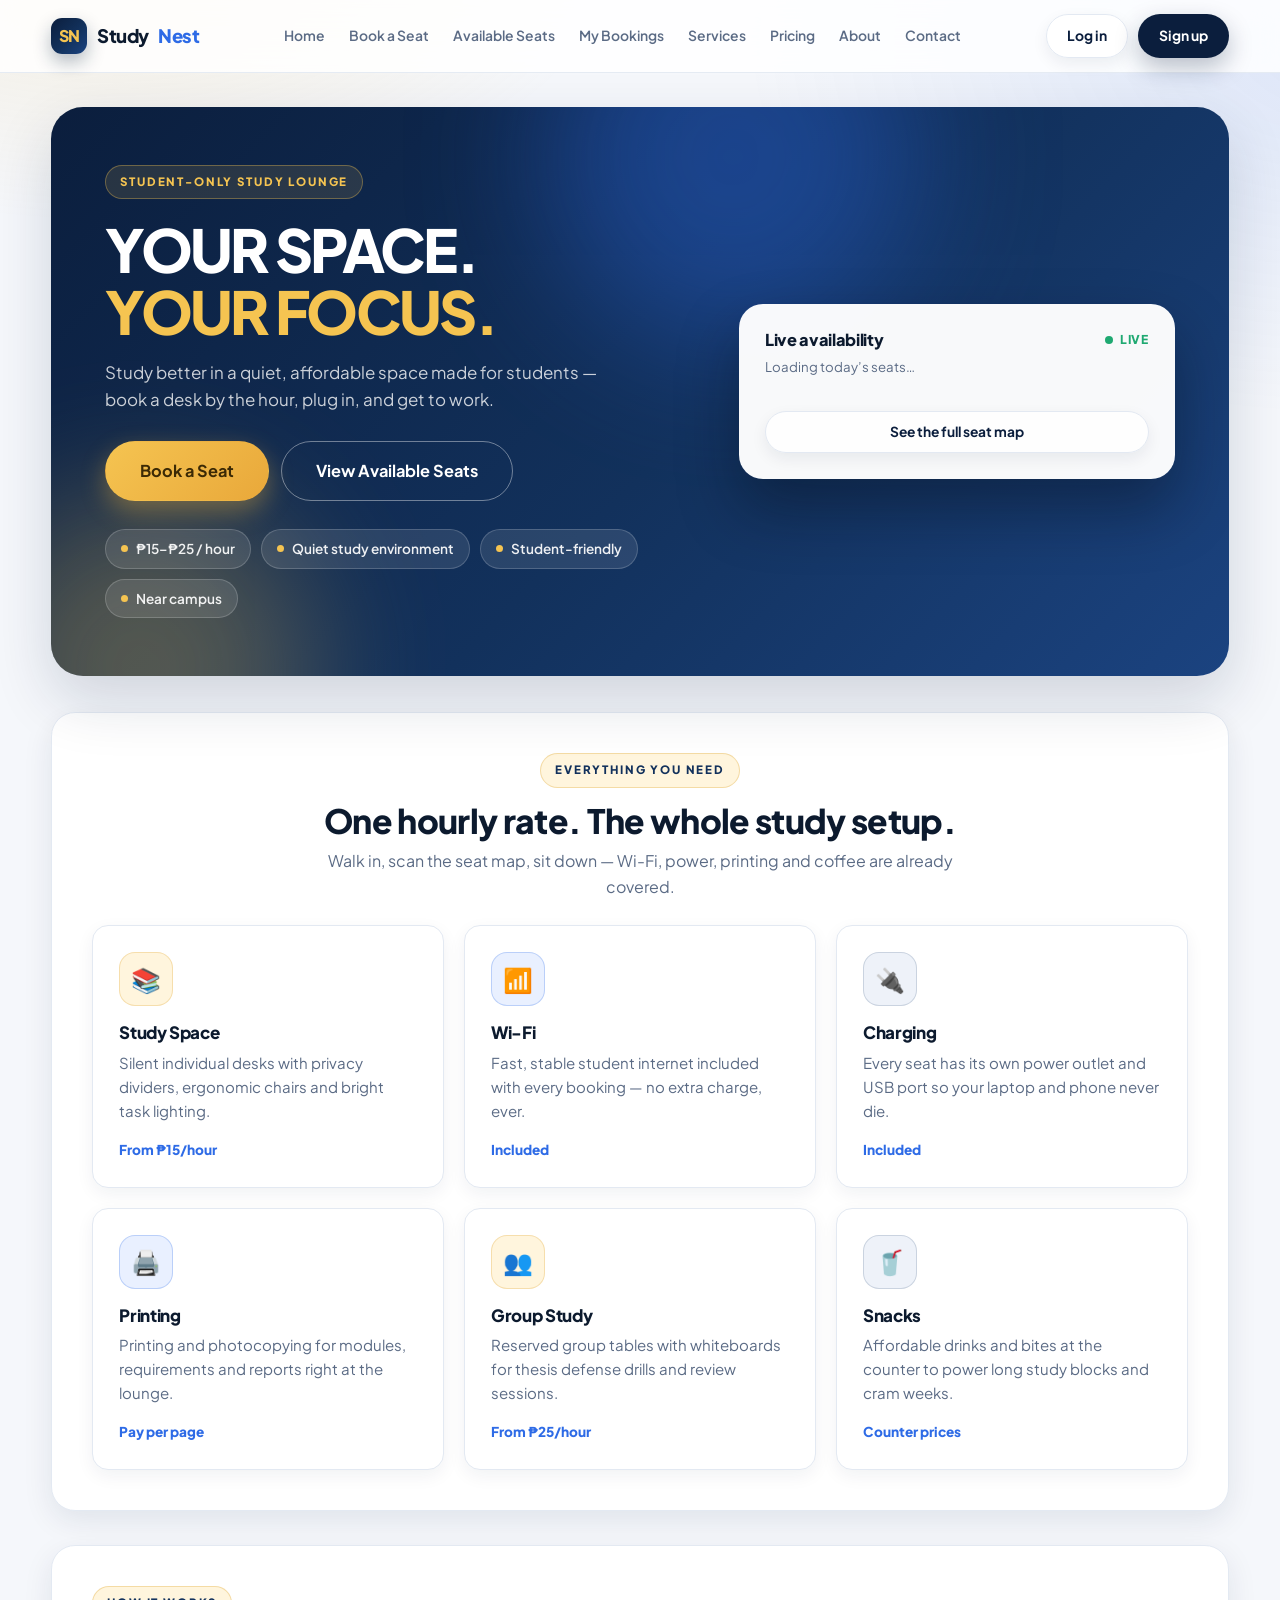
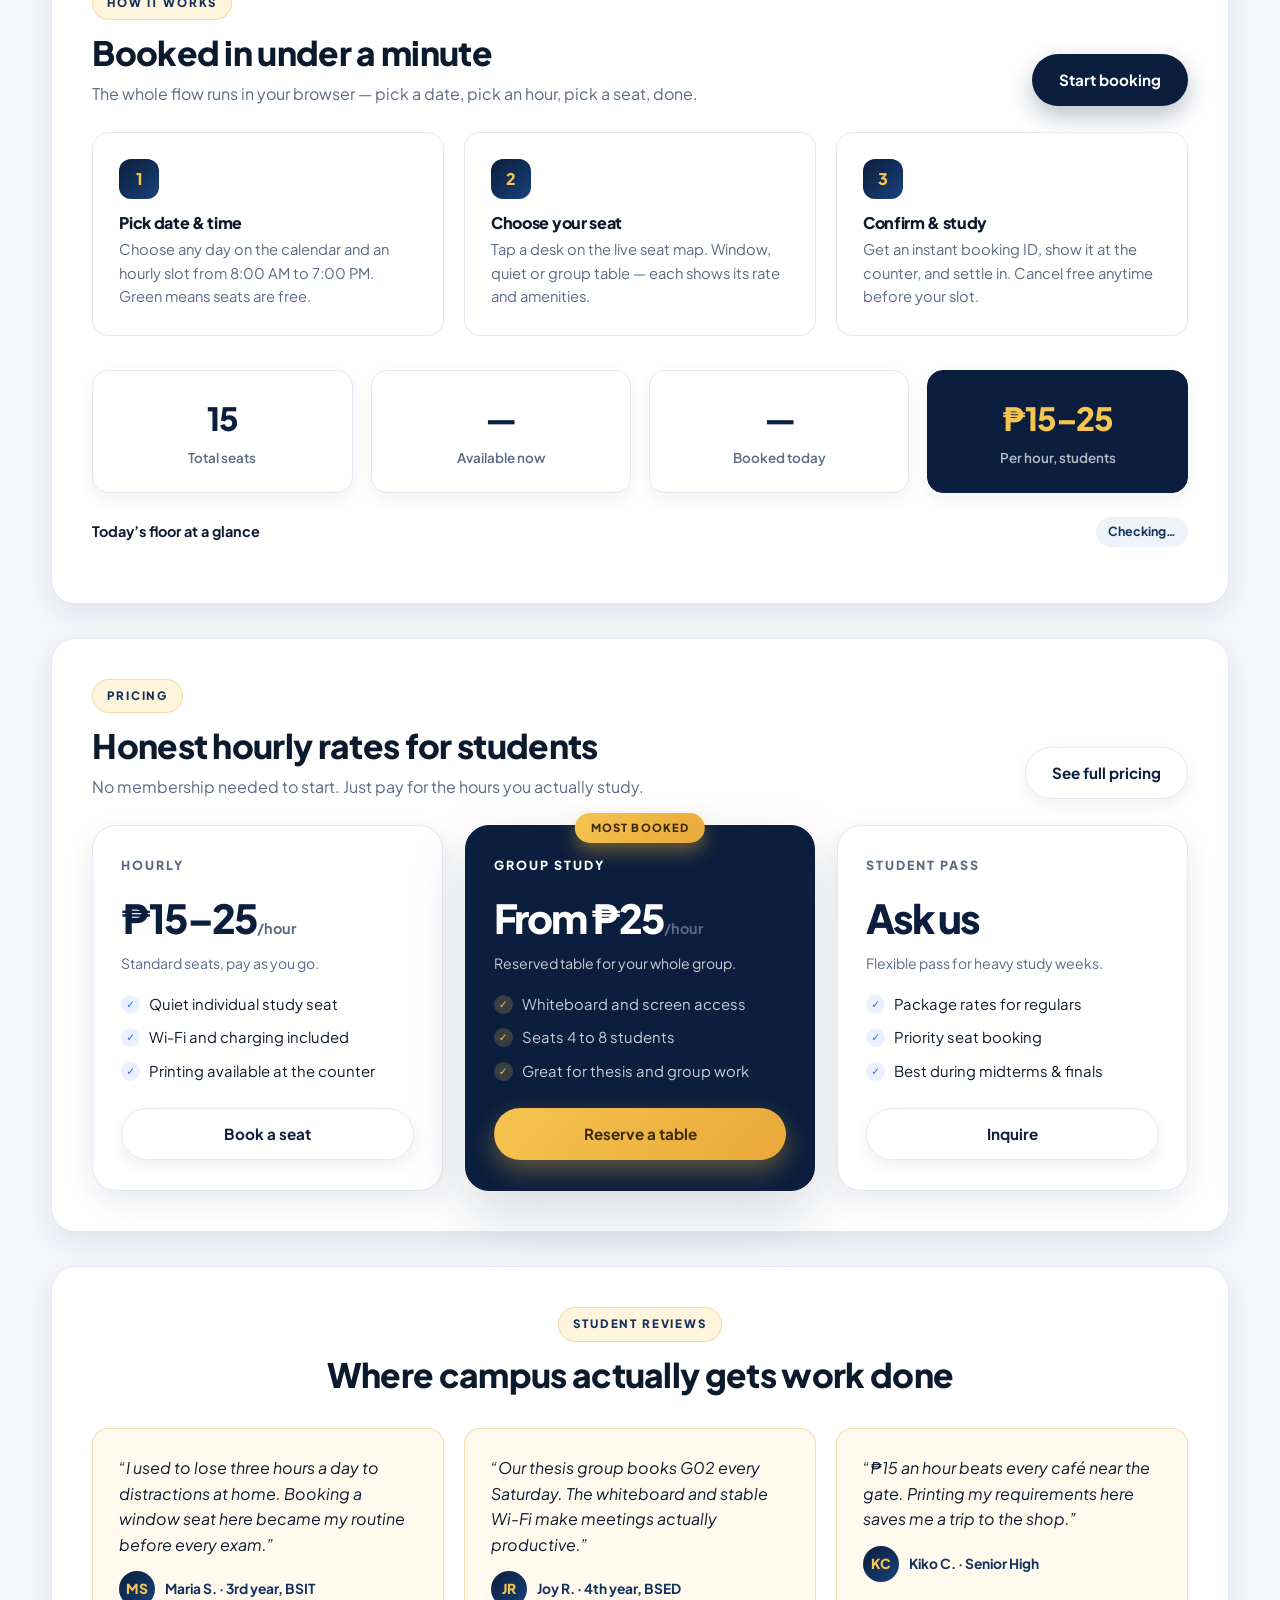
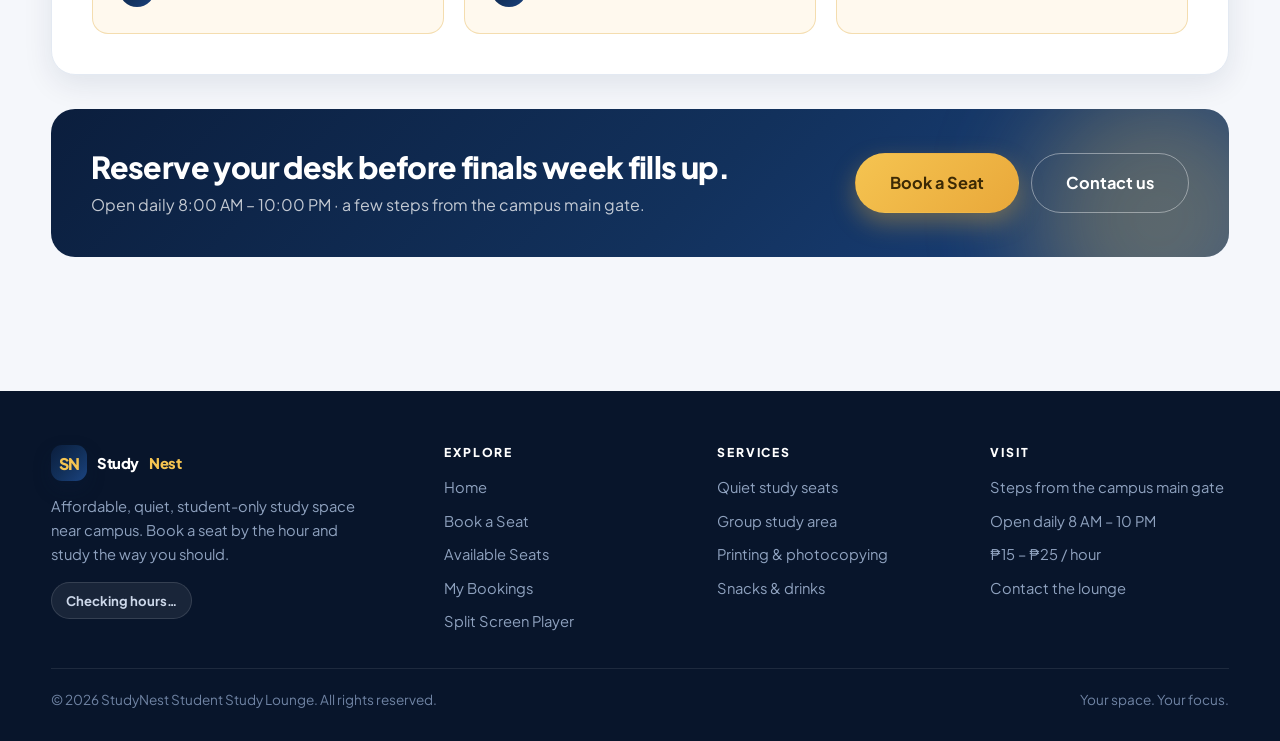
==== commit 6702d5be: "feat(tools): add split screen player page with two video slots Add a side-by-side video player at pa" ====
--- a/pages/public/index.html
+++ b/pages/public/index.html
@@ -284,6 +284,7 @@
           <li><a href="../booking/booking.html">Book a Seat</a></li>
           <li><a href="../booking/seats.html">Available Seats</a></li>
           <li><a href="../booking/my-bookings.html">My Bookings</a></li>
+          <li><a href="../tools/split.html">Split Screen Player</a></li>
         </ul>
       </div>
 
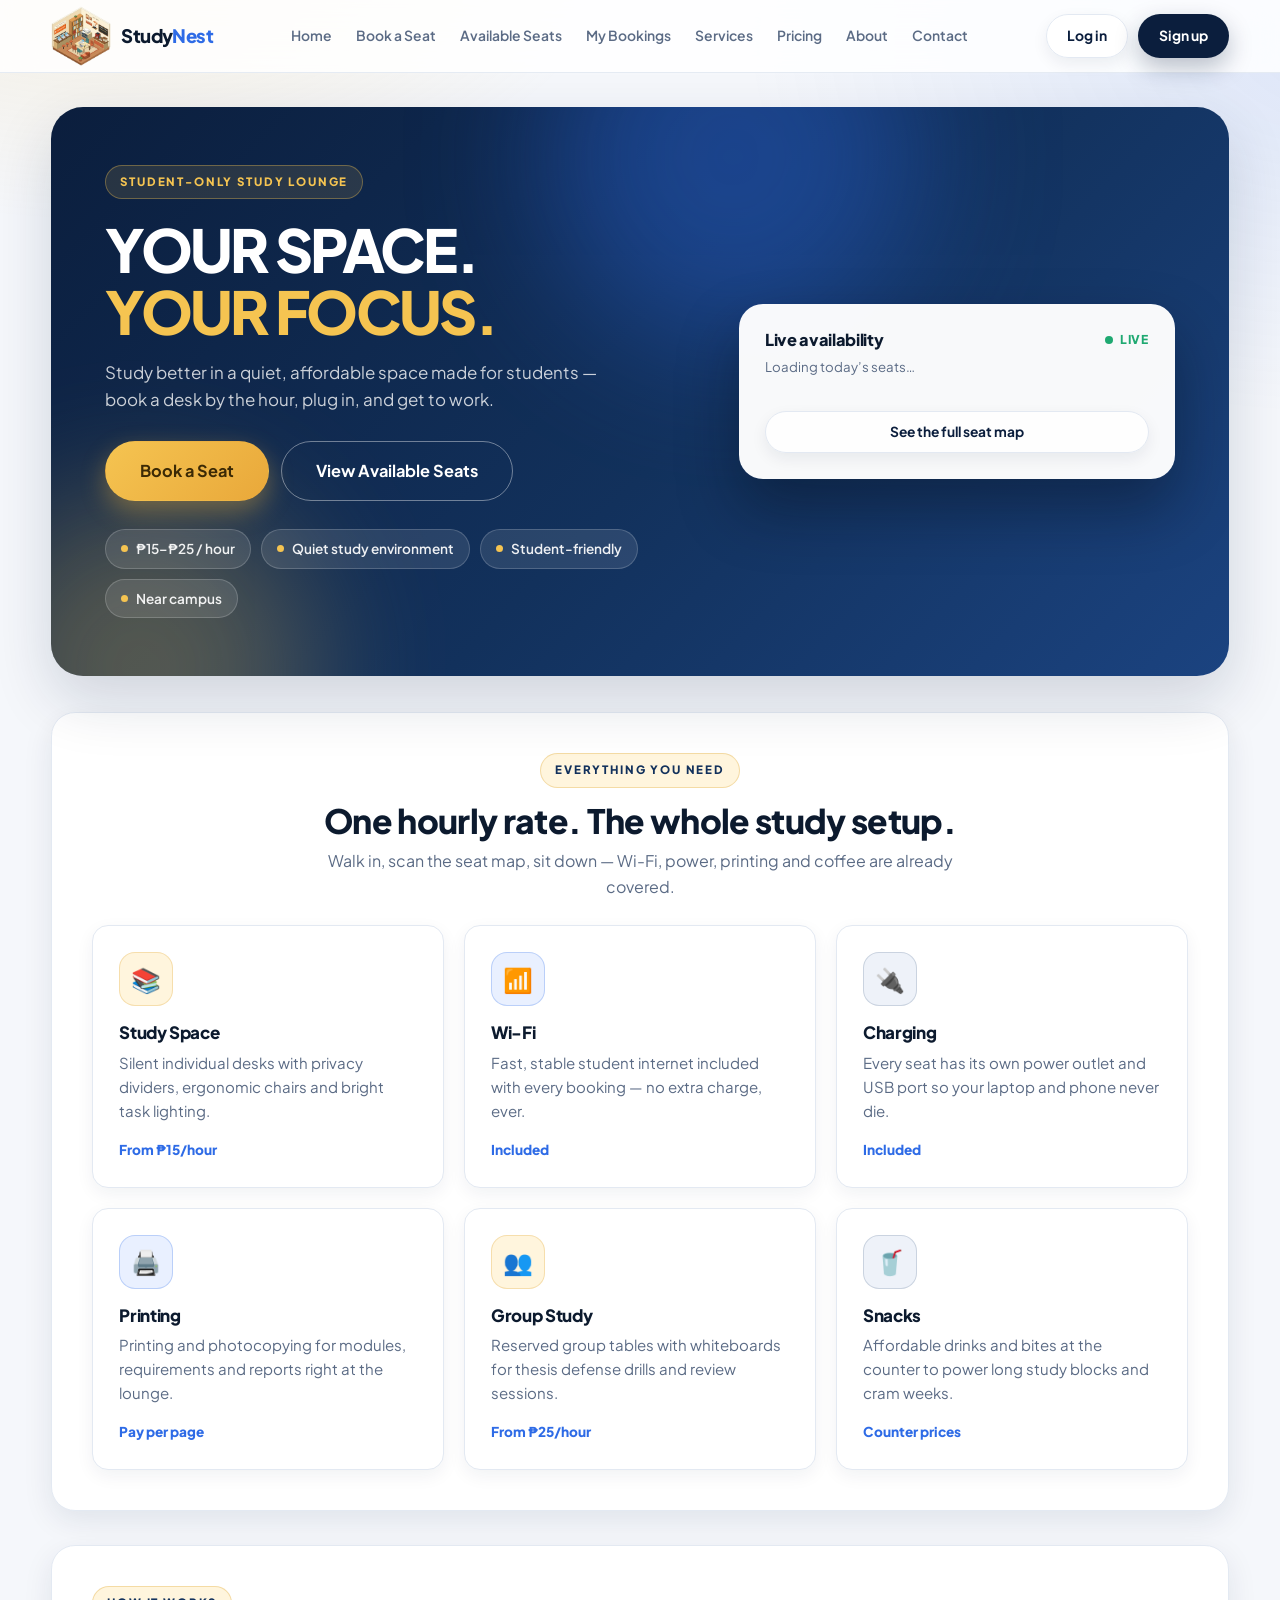
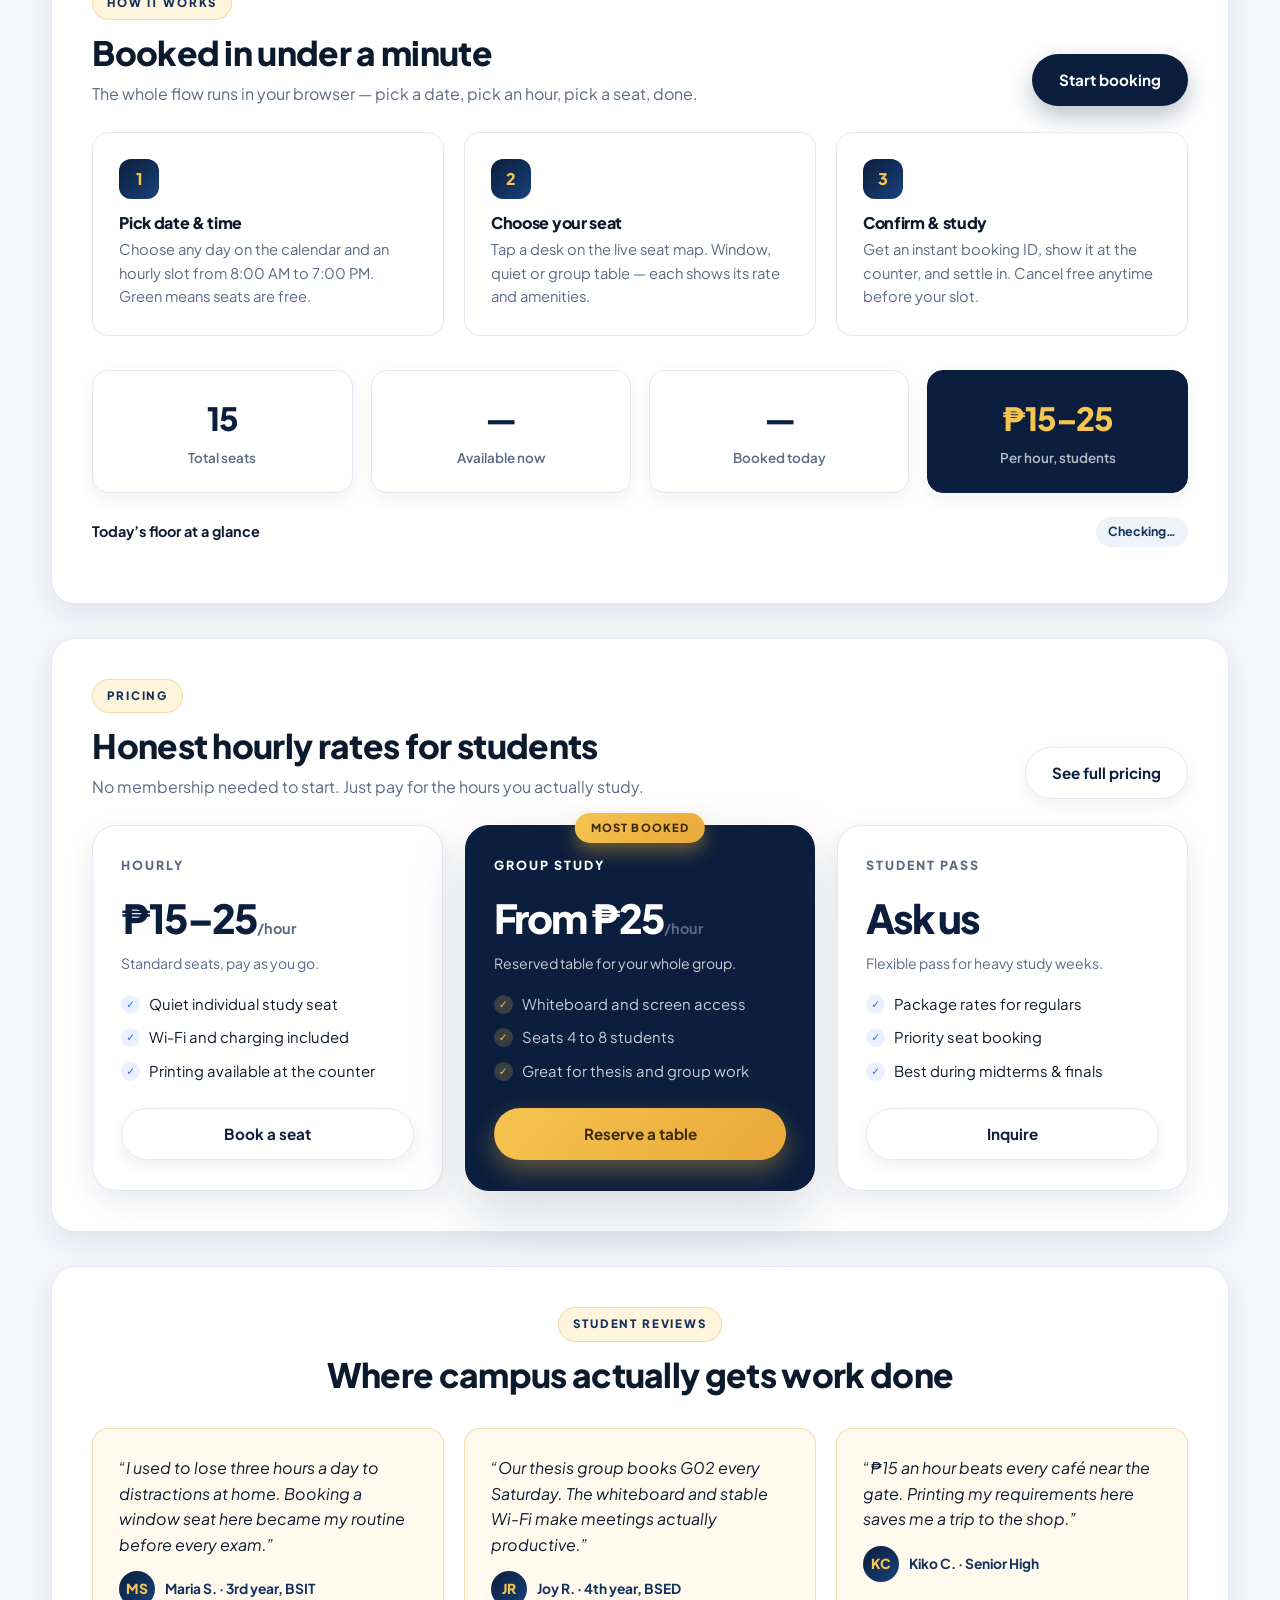
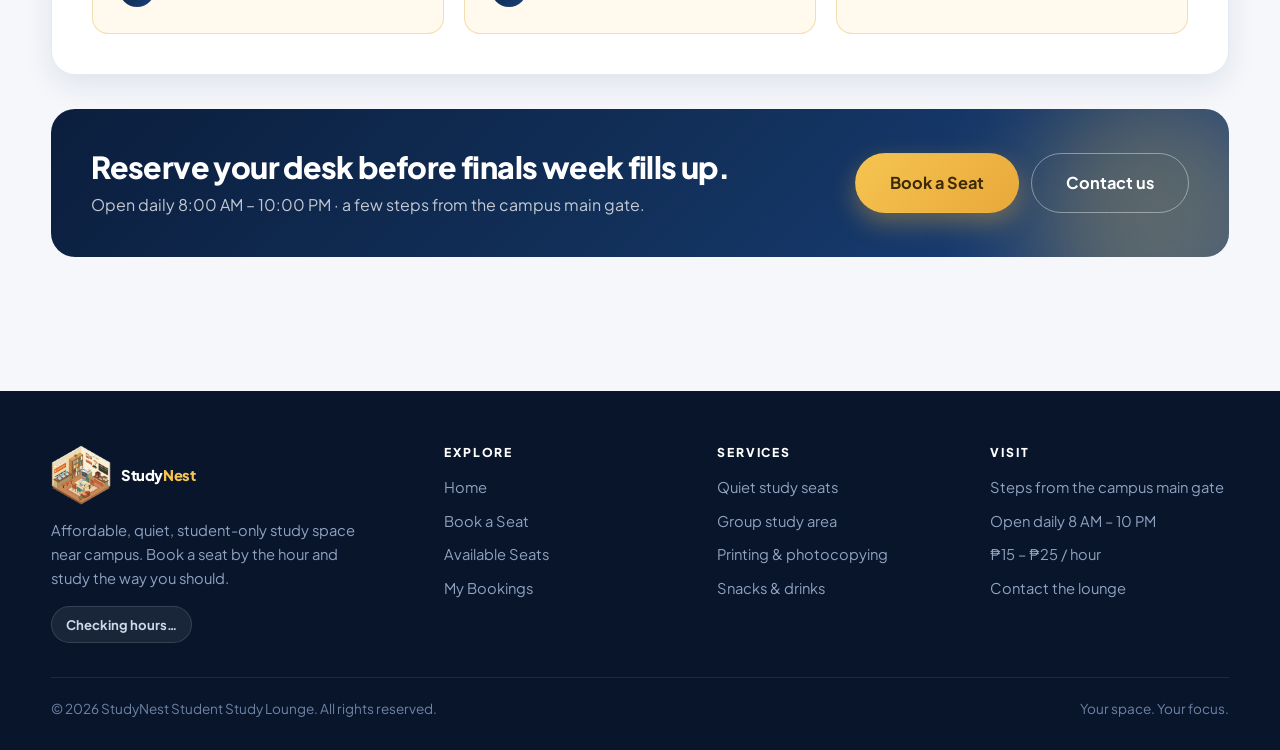
==== commit 5a49ea1c: "feat(brand): use TOP icon with text wordmark - Replace the brandmark.png wordmark image with the Stu" ====
--- a/pages/public/index.html
+++ b/pages/public/index.html
@@ -17,7 +17,7 @@
 
   <nav class="nav">
     <div class="container nav-inner">
-      <a href="../public/index.html" class="brand"><span class="brand-mark">SN</span>Study<span class="accent">Nest</span></a>
+      <a href="../public/index.html" class="brand"><img class="brand-mark" src="../../TOP.png" alt="" /><span class="brand-text">Study<span class="accent">Nest</span></span></a>
 
       <ul class="nav-links" id="nav-links">
         <li><a href="../public/index.html" data-nav="home">Home</a></li>
@@ -272,7 +272,7 @@
   <footer class="footer">
     <div class="container footer-grid">
       <div class="footer-brand">
-        <a href="../public/index.html" class="brand"><span class="brand-mark">SN</span>Study<span class="accent">Nest</span></a>
+        <a href="../public/index.html" class="brand"><img class="brand-mark" src="../../TOP.png" alt="" /><span class="brand-text">Study<span class="accent">Nest</span></span></a>
         <p>Affordable, quiet, student-only study space near campus. Book a seat by the hour and study the way you should.</p>
         <span class="footer-status js-status">Checking hours&hellip;</span>
       </div>
@@ -284,7 +284,6 @@
           <li><a href="../booking/booking.html">Book a Seat</a></li>
           <li><a href="../booking/seats.html">Available Seats</a></li>
           <li><a href="../booking/my-bookings.html">My Bookings</a></li>
-          <li><a href="../tools/split.html">Split Screen Player</a></li>
         </ul>
       </div>
 
--- a/css/style.css
+++ b/css/style.css
@@ -163,17 +163,13 @@
 
 .brand { display: inline-flex; align-items: center; gap: 10px; font-weight: 800; font-size: 1.16rem; letter-spacing: -0.03em; }
 .brand-mark {
-  width: 36px; height: 36px;
-  display: grid; place-items: center;
-  border-radius: 11px;
-  background: var(--grad-navy);
-  color: var(--amber);
-  font-size: 1rem;
-  font-weight: 800;
-  box-shadow: 0 8px 18px rgba(11, 30, 61, 0.3);
-}
-.brand span.accent, .brand .accent { color: var(--blue); }
-.brand .mark-dark { background: #fff; color: var(--navy-800); box-shadow: 0 8px 18px rgba(11, 30, 61, 0.16); }
+  display: block;
+  width: 60px;
+  height: 60px;
+  object-fit: contain;
+}
+.brand-text { white-space: nowrap; }
+.brand .accent { color: var(--blue); }
 
 .nav-links { display: flex; align-items: center; gap: 2px; list-style: none; }
 .nav-links a {
@@ -776,6 +772,12 @@
   flex-direction: column;
   justify-content: center;
 }
+.auth-aside .brand {
+  align-self: flex-start;
+  padding: 8px 12px;
+  background: #f9f2e1;
+  border-radius: 12px;
+}
 .auth-aside::after {
   content: ""; position: absolute; width: 340px; height: 340px; border-radius: 50%;
   background: rgba(245, 196, 81, 0.32); filter: blur(70px); right: -110px; bottom: -120px;
@@ -894,7 +896,10 @@
    ========================================================================== */
 .footer { background: var(--navy-900); color: #cdd8ea; margin-top: 40px; }
 .footer-grid { display: grid; grid-template-columns: 1.5fr repeat(3, 1fr); gap: 34px; padding: 54px 0 34px; }
-.footer .brand { color: #fff; margin-bottom: 14px; }
+.footer .brand {
+  color: #fff;
+  margin-bottom: 14px;
+}
 .footer .brand .accent { color: var(--amber); }
 .footer-brand p { font-size: 0.92rem; color: #8fa2bf; max-width: 320px; }
 .footer-status {
@@ -981,7 +986,7 @@
   /* compact header for small phones */
   .nav-inner { gap: 10px; }
   .brand { font-size: 1.02rem; gap: 8px; }
-  .brand-mark { width: 32px; height: 32px; border-radius: 10px; font-size: 0.9rem; }
+  .brand-mark { width: 40px; height: 40px; }
   .nav-actions { gap: 6px; }
   .nav-actions .btn { padding: 8px 13px; font-size: 0.8rem; }
   .nav-actions .btn-ghost { display: none; }
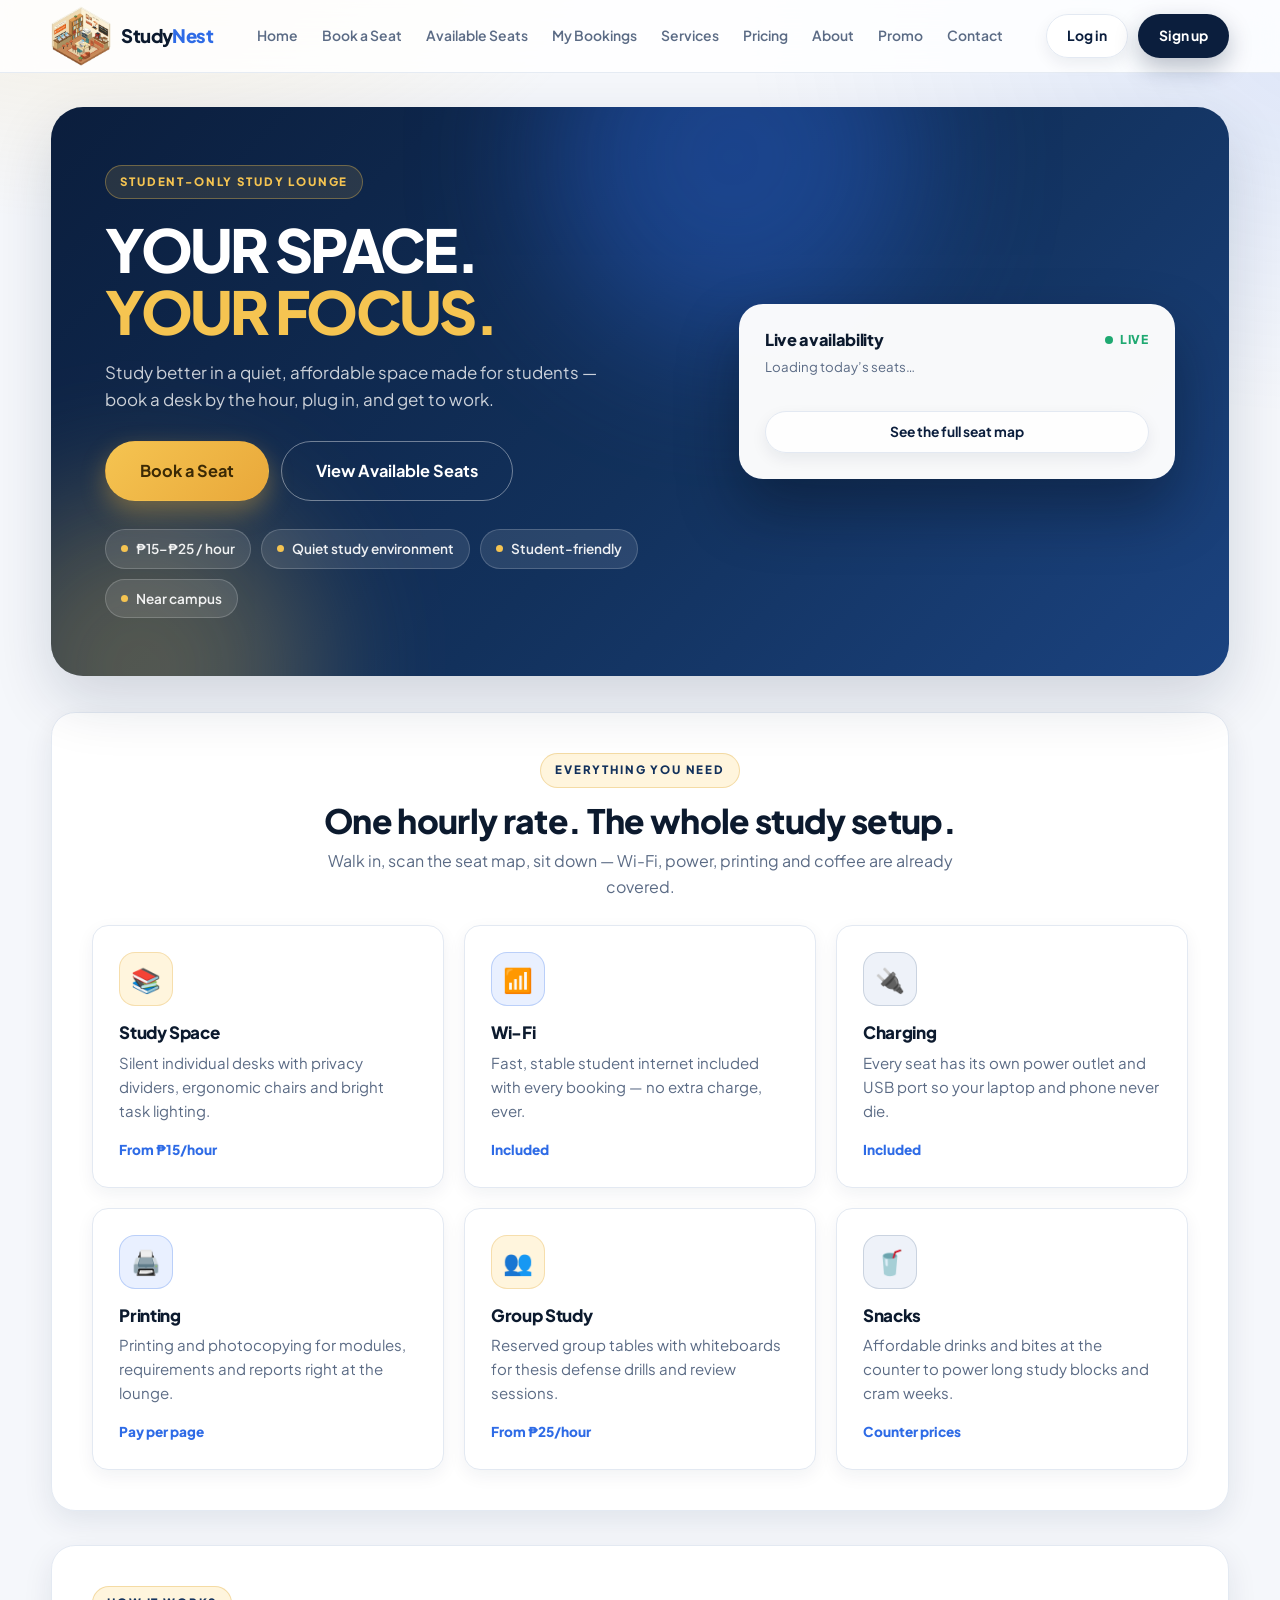
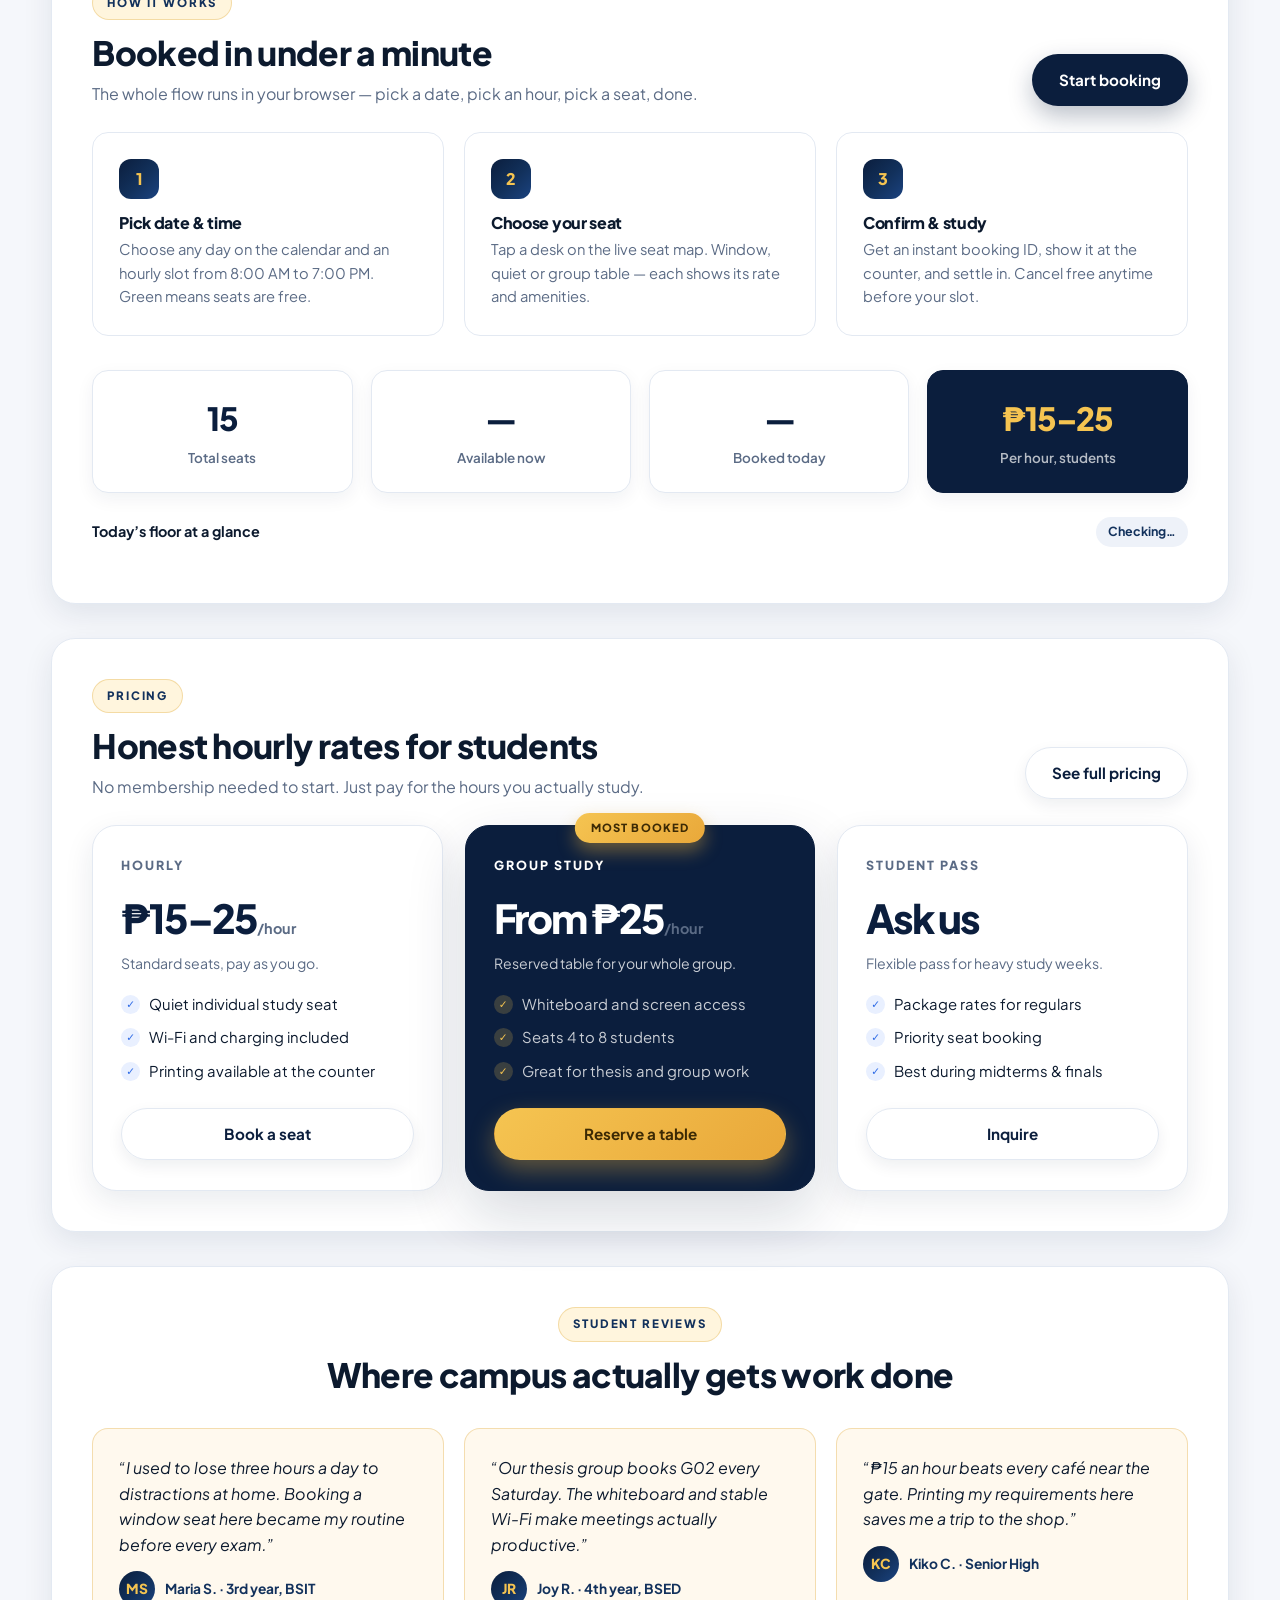
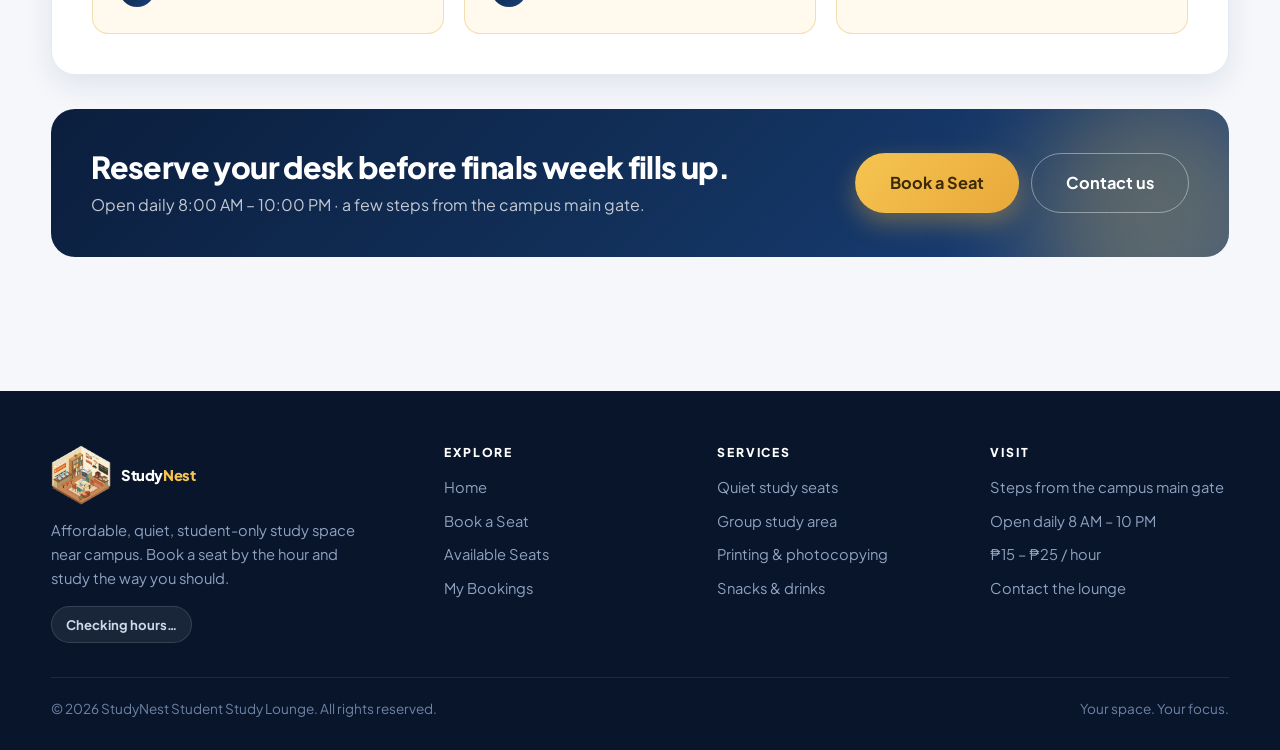
==== commit f00e91ec: "feat(nav): link promo page from public pages" ====
--- a/pages/public/index.html
+++ b/pages/public/index.html
@@ -27,6 +27,7 @@
         <li><a href="../public/services.html" data-nav="services">Services</a></li>
         <li><a href="../public/pricing.html" data-nav="pricing">Pricing</a></li>
         <li><a href="../public/about.html" data-nav="about">About</a></li>
+        <li><a href="../public/promo.html" data-nav="promo">Promo</a></li>
         <li><a href="../public/contact.html" data-nav="contact">Contact</a></li>
         <li class="mobile-cta"><a href="../auth/login.html" data-nav="login">Login / Sign Up</a></li>
       </ul>
